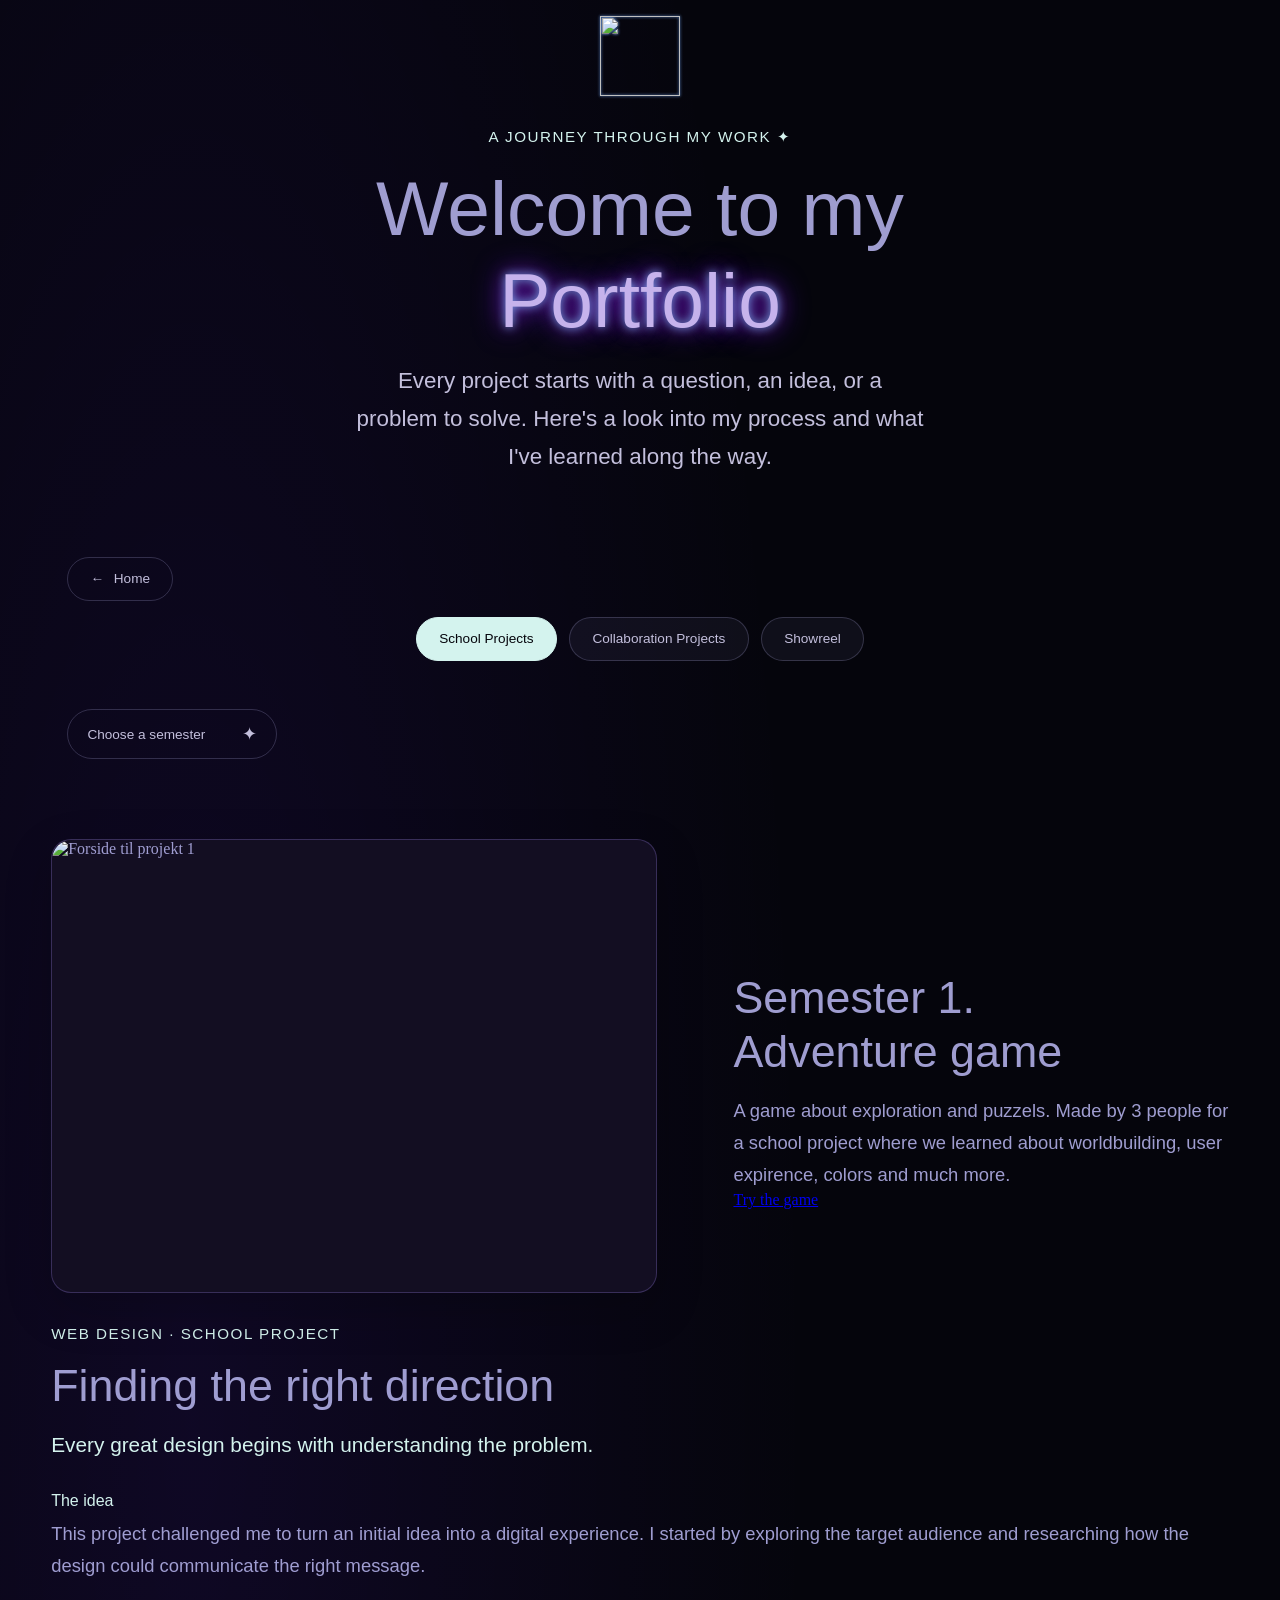
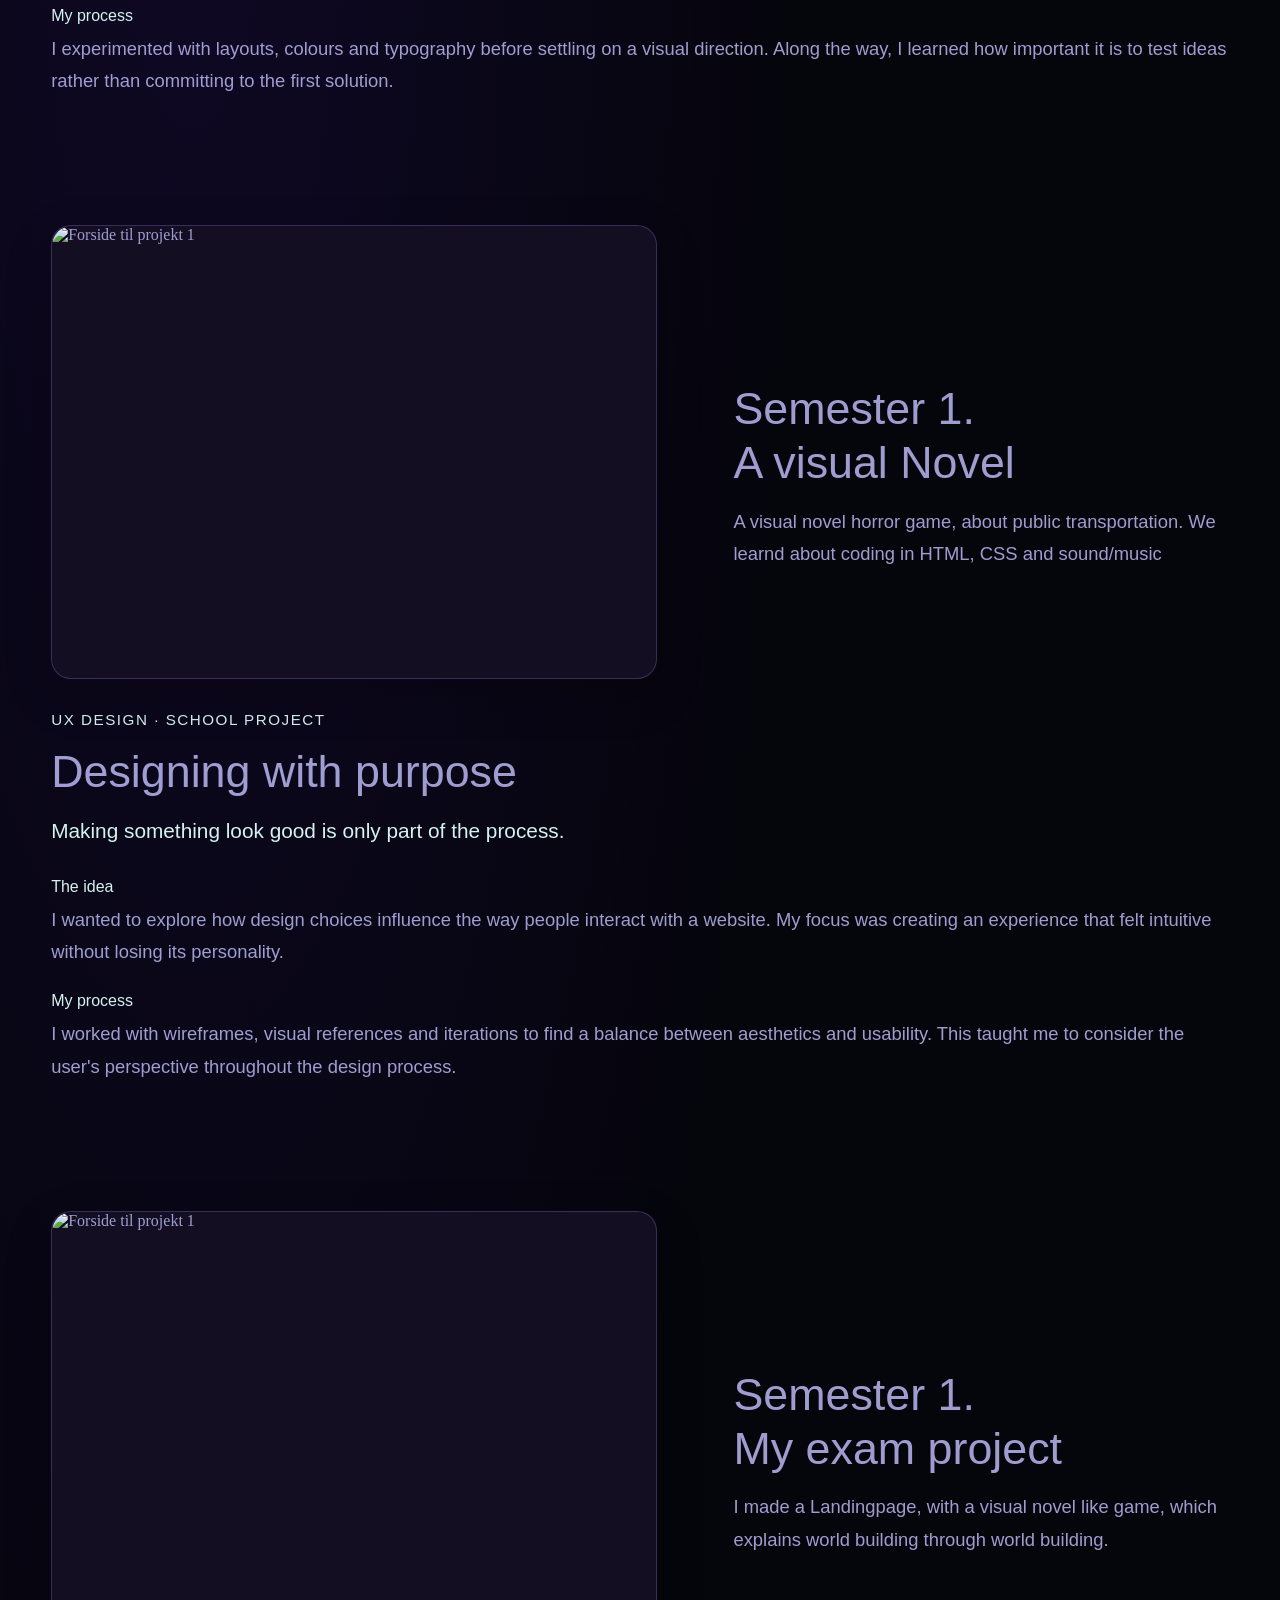
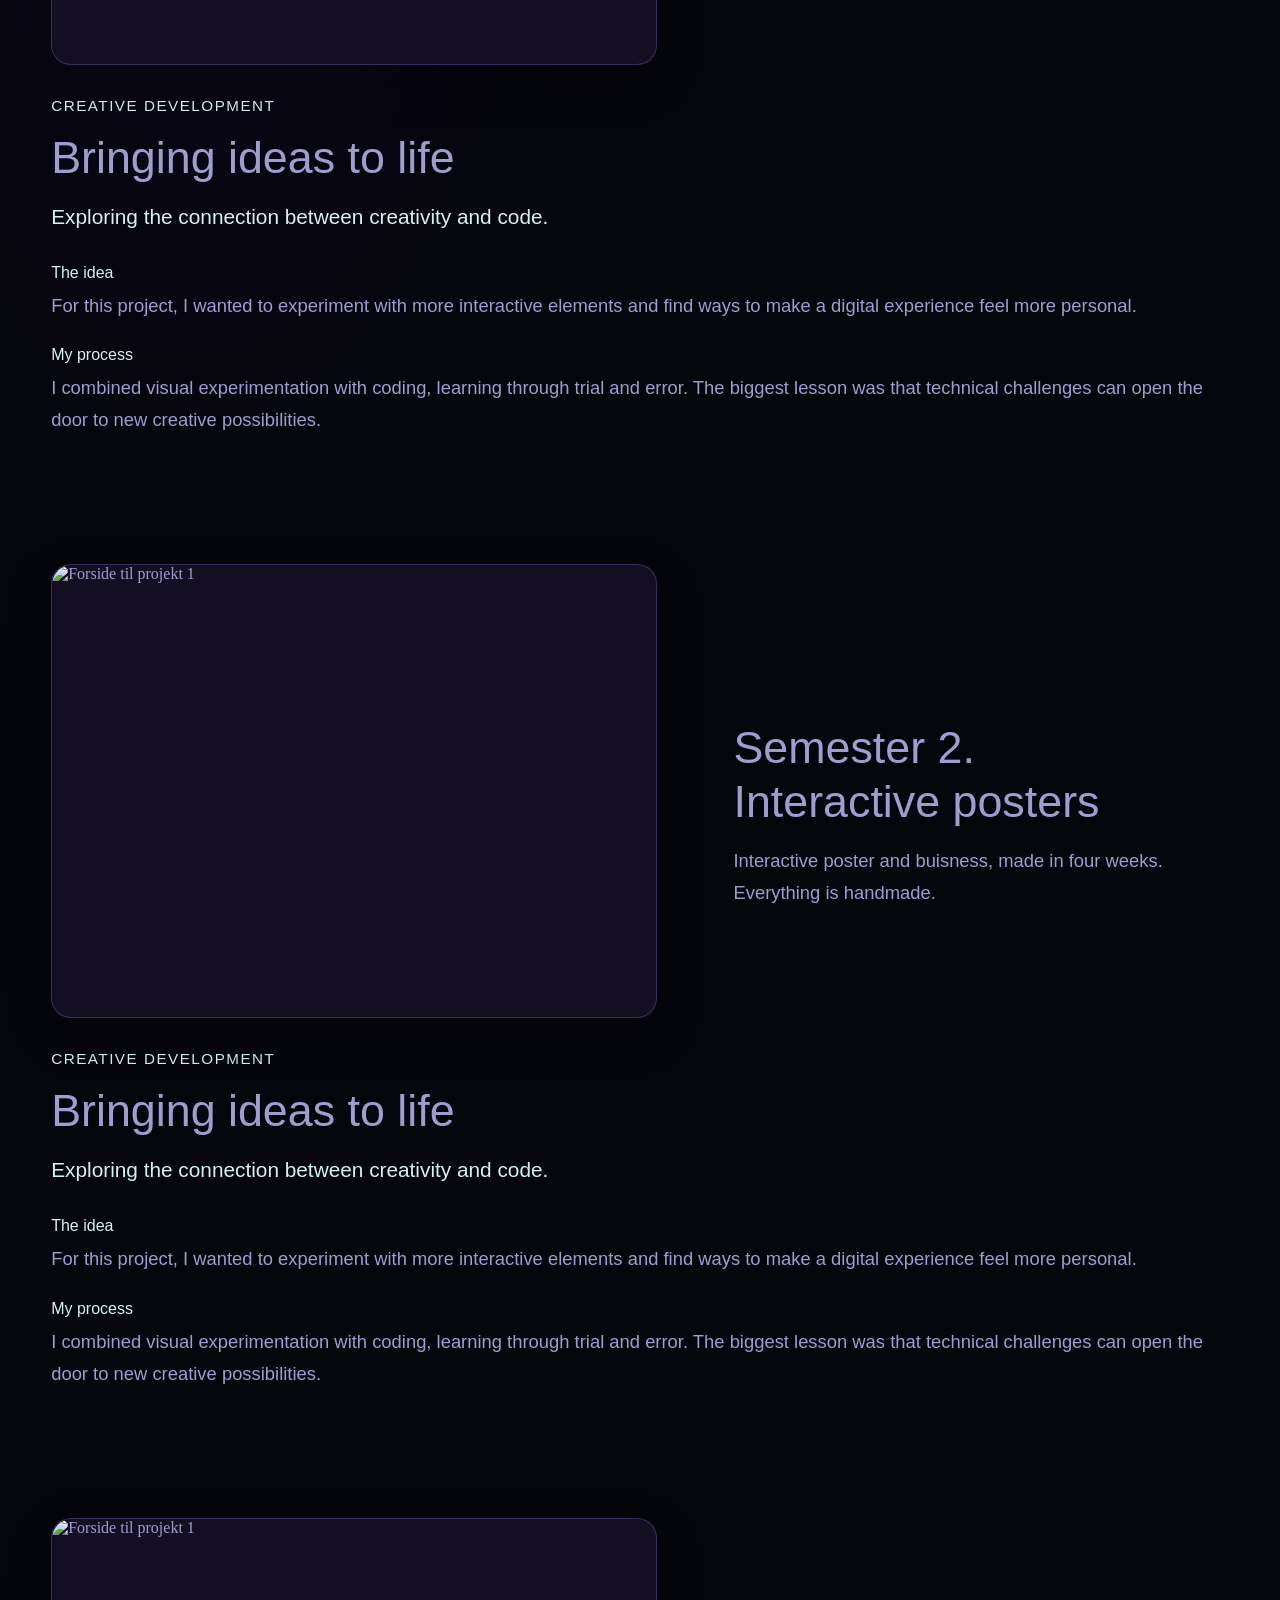
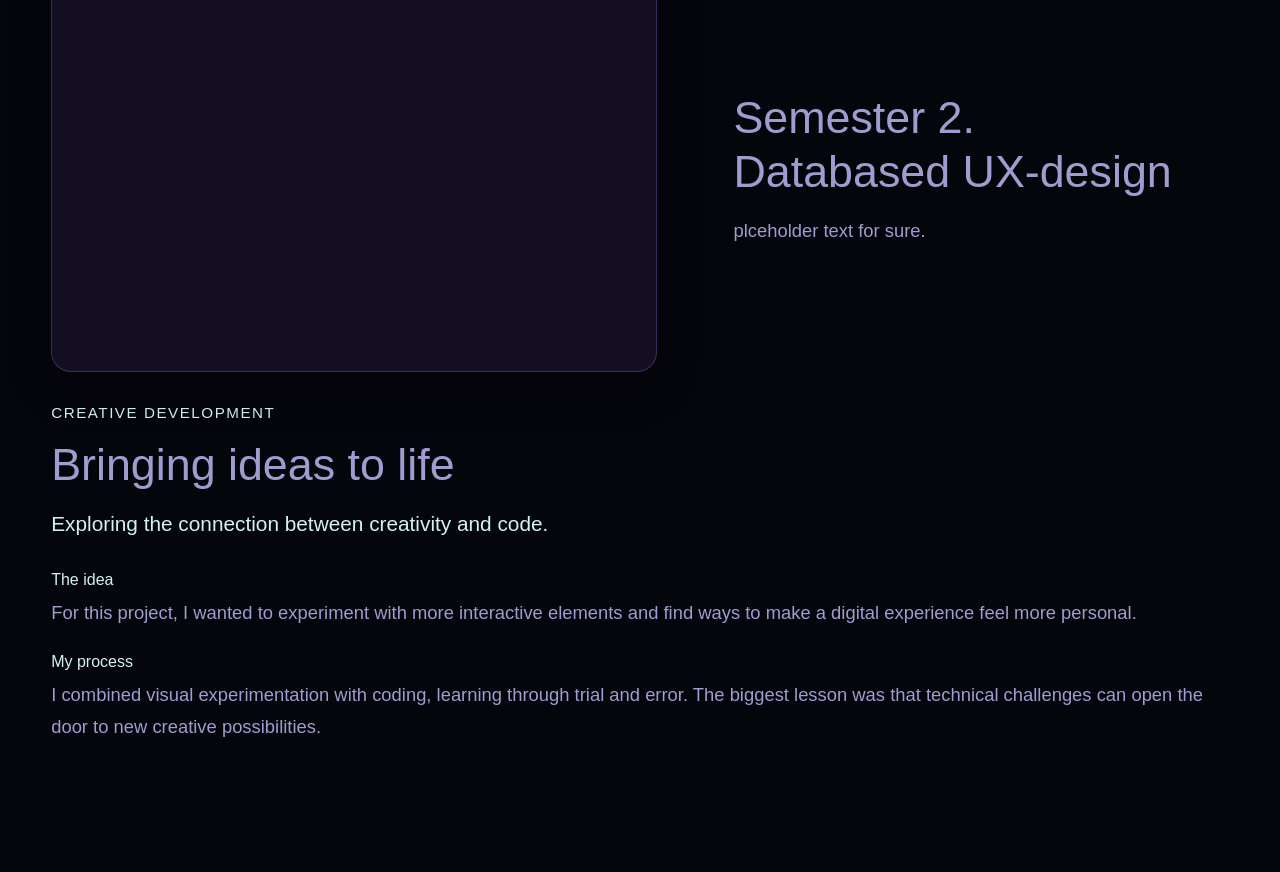
==== portfolio.html @ 7ccc8319 "Initial commit with experiments (gamedev) and the main homepage stuff" ====
<!DOCTYPE html>
<html lang="en">
<head>
    <meta charset="UTF-8">
    <meta name="viewport" content="width=device-width, initial-scale=1.0">
    <title>Moijs.art</title>

    <link rel="icon" type="image/svg" href="assets/moijs.art%20logo%202.svg">
    <link rel="stylesheet" href="styleportfolio.css">
</head>
<body>

<section class="nav">
    <button
            class="planet-button planet1"
            id="menuToggle"
            aria-label="Åbn menu"
            aria-expanded="false"
            aria-controls="navMenu"
    >
        <img src="assets/moijs.art%20logo%202.svg" alt="">
    </button>

    <nav class="nav-menu" id="navMenu" aria-hidden="true">
        <a href="index.html" class="nav-item item-1">
            <span>Home</span>
        </a>

        <a href="portfolio.html" class="nav-item item-2">
            <span>Portfolio</span>
        </a>

        <a href="#about" class="nav-item item-3">
            <span>About</span>
        </a>

        <a href="gamedev.html" class="nav-item item-4">
            <span>Art & Illustations</span>
        </a>

        <a href="#contact" class="nav-item item-5">
            <span>Contact</span>
        </a>
    </nav>
</section>

<section class="projects-section" id="school-projects">

    <header class="projects-header">
        <span class="projects-eyebrow">A JOURNEY THROUGH MY WORK ✦</span>


        <h2 class="projects-title">
            Welcome to my
            <span class="stardust-title">
        <span class="stardust" aria-hidden="true">
            <i></i><i></i><i></i><i></i>
            <i></i><i></i><i></i><i></i>
            <i></i><i></i><i></i><i></i>
        </span>
        <span class="stardust-text">Portfolio</span>
    </span>
        </h2>


        <p>
            Every project starts with a question, an idea,
            or a problem to solve. Here's a look into my
            process and what I've learned along the way.
        </p>
    </header>

    <a href="index.html" class="project-home">
        <span aria-hidden="true">←</span>
        Home
    </a>


    <div class="project-switcher"
         role="group"
         aria-label="Choose project category">

        <button class="project-switch active"
                type="button"
                data-category="school"
                aria-pressed="true">
            School Projects
        </button>


        <button class="project-switch"
                type="button"
                data-category="collaboration"
                aria-pressed="false">
            Collaboration Projects
        </button>

        <button class="project-switch"
                type="button"
                data-category="showreel"
                aria-pressed="false">
            Showreel
        </button>

    </div>

    <div class="projects-list">

        <div class="project-group active"
             data-project-group="school">



            <div class="semester-filter" id="semesterDropdown">

                <button
                        class="semester-toggle"
                        id="semesterToggle"
                        type="button"
                        aria-expanded="false"
                        aria-haspopup="listbox"
                        aria-controls="semesterOptions">

                    <span id="semesterSelected">Choose a semester</span>
                    <span class="semester-arrow" aria-hidden="true">✦</span>
                </button>

                <div
                        class="semester-options"
                        id="semesterOptions"
                        role="listbox"
                        aria-label="Choose a semester"
                        hidden>

                    <button type="button" role="option"
                            data-value="all" aria-selected="true">
                        All semesters
                    </button>

                    <button type="button" role="option"
                            data-value="1" aria-selected="false">
                        <span class="semester-number">-</span>
                        1st semester
                    </button>

                    <button type="button" role="option"
                            data-value="2" aria-selected="false">
                        <span class="semester-number">-</span>
                        2nd semester
                    </button>

                    <button type="button" role="option"
                            data-value="3" aria-selected="false">
                        <span class="semester-number">-</span>
                        3rd semester
                    </button>

                    <button type="button" role="option"
                            data-value="4" aria-selected="false">
                        <span class="semester-number">-</span>
                        4th semester
                    </button>

                </div>
            </div>



            <div class="projects-list">

                <!-- PROJECT 01 -->

                <div class="semester-project" data-semester="1">
                    <!-- Projekt 1 -->
                    <article class="project reveal">

                        <div class="project-image">
                            <img src="assets/projects/project-01.jpg"
                                 alt="Forside til projekt 1">
                        </div>

                        <div class="project-content">
                            <h3>Semester 1. <br> Adventure game</h3>
                            <p>A game about exploration and puzzels. Made by 3 people for a school project where
                                we learned about worldbuilding, user expirence, colors and much more.</p>

                            <a href="#" alt="Adventuregame. Semeter 1"> Try the game</a>
                        </div>

                        <!-- Flere billeder, der hører til projekt 1 -->
                        <div class="project-gallery" hidden>
                            <img src="assets/projects/project-01-detail.jpg"
                                 alt="Detalje fra projekt 1">
                            <img src="assets/projects/project-01-process.jpg"
                                 alt="Proces fra projekt 2">
                        </div>

                    </article>
                    <article>
                        <div class="project-content">

                <span class="project-category">
                    WEB DESIGN · SCHOOL PROJECT
                </span>

                            <h3>Finding the right direction</h3>

                            <p class="project-intro">
                                Every great design begins with understanding
                                the problem.
                            </p>

                            <h4>The idea</h4>

                            <p>
                                This project challenged me to turn an initial
                                idea into a digital experience. I started by
                                exploring the target audience and researching
                                how the design could communicate the right message.
                            </p>

                            <h4>My process</h4>

                            <p>
                                I experimented with layouts, colours and typography
                                before settling on a visual direction. Along the
                                way, I learned how important it is to test ideas
                                rather than committing to the first solution.
                            </p>


                        </div>

                    </article>
                </div>

                <!-- PROJECT 02 -->

                <div class="semester-project" data-semester="1">
                    <!-- Projekt 1 -->
                    <article class="project reveal">

                        <div class="project-image">
                            <img src="assets/projects/project-01.jpg"
                                 alt="Forside til projekt 1">
                        </div>

                        <div class="project-content">
                            <h3>Semester 1. <br> A visual Novel</h3>
                            <p>A visual novel horror game, about public transportation.
                                We learnd about coding in HTML, CSS and sound/music</p>
                        </div>

                        <!-- Flere billeder, der hører til projekt 1 -->
                        <div class="project-gallery" hidden>
                            <img src="assets/projects/project-01-detail.jpg"
                                 alt="Detalje fra projekt 1">
                            <img src="assets/projects/project-01-process.jpg"
                                 alt="Proces fra projekt 2">
                        </div>

                    </article>
                    <article>
                        <div class="project-content">

                <span class="project-category">
                    UX DESIGN · SCHOOL PROJECT
                </span>

                            <h3>Designing with purpose</h3>

                            <p class="project-intro">
                                Making something look good is only part
                                of the process.
                            </p>

                            <h4>The idea</h4>

                            <p>
                                I wanted to explore how design choices influence
                                the way people interact with a website. My focus
                                was creating an experience that felt intuitive
                                without losing its personality.
                            </p>

                            <h4>My process</h4>

                            <p>
                                I worked with wireframes, visual references and
                                iterations to find a balance between aesthetics
                                and usability. This taught me to consider the
                                user's perspective throughout the design process.
                            </p>


                        </div>

                    </article>
                </div>

                <div class="semester-project" data-semester="1">

                    <!-- PROJECT 03 -->
                    <article class="project reveal">

                        <div class="project-image">
                            <img src="assets/projects/project-01.jpg"
                                 alt="Forside til projekt 1">
                        </div>

                        <div class="project-content">
                            <h3>Semester 1. <br> My exam project</h3>
                            <p>I made a Landingpage, with a visual novel like game, which explains world building through world building.</p>
                        </div>

                        <!-- Flere billeder, der hører til projekt -->
                        <div class="project-gallery" hidden>
                            <img src="assets/projects/project-01-detail.jpg"
                                 alt="Detalje fra projekt 1">
                            <img src="assets/projects/project-01-process.jpg"
                                 alt="Proces fra projekt 2">
                        </div>

                    </article>
                    <article>
                        <div class="project-content">

                <span class="project-category">
                    CREATIVE DEVELOPMENT
                </span>

                            <h3>Bringing ideas to life</h3>

                            <p class="project-intro">
                                Exploring the connection between creativity
                                and code.
                            </p>

                            <h4>The idea</h4>

                            <p>
                                For this project, I wanted to experiment with
                                more interactive elements and find ways to make
                                a digital experience feel more personal.
                            </p>

                            <h4>My process</h4>

                            <p>
                                I combined visual experimentation with coding,
                                learning through trial and error. The biggest
                                lesson was that technical challenges can open
                                the door to new creative possibilities.
                            </p>

                        </div>
                    </article>
                </div>

                <div class="semester-project" data-semester="2">
                    <!-- PROJECT 04 sem2-->
                    <article class="project reveal">

                        <div class="project-image">
                            <img src="assets/projects/project-01.jpg"
                                 alt="Forside til projekt 1">
                        </div>

                        <div class="project-content">
                            <h3>Semester 2. <br> Interactive posters</h3>
                            <p>Interactive poster and buisness, made in four weeks. Everything is handmade.</p>
                        </div>

                        <!-- Flere billeder, der hører til projekt 1 -->
                        <div class="project-gallery" hidden>
                            <img src="assets/projects/project-01-detail.jpg"
                                 alt="Detalje fra projekt 1">
                            <img src="assets/projects/project-01-process.jpg"
                                 alt="Proces fra projekt 2">
                        </div>

                    </article>
                    <article>
                        <div class="project-content">

                <span class="project-category">
                    CREATIVE DEVELOPMENT
                </span>

                            <h3>Bringing ideas to life</h3>

                            <p class="project-intro">
                                Exploring the connection between creativity
                                and code.
                            </p>

                            <h4>The idea</h4>

                            <p>
                                For this project, I wanted to experiment with
                                more interactive elements and find ways to make
                                a digital experience feel more personal.
                            </p>

                            <h4>My process</h4>

                            <p>
                                I combined visual experimentation with coding,
                                learning through trial and error. The biggest
                                lesson was that technical challenges can open
                                the door to new creative possibilities.
                            </p>

                        </div>
                    </article>
                </div>

                <div class="semester-project" data-semester="2">
                    <!-- PROJECT 05 -->
                    <article class="project reveal">

                        <div class="project-image">
                            <img src="assets/projects/project-01.jpg"
                                 alt="Forside til projekt 1">
                        </div>

                        <div class="project-content">
                            <h3>Semester 2. <br> Databased UX-design</h3>
                            <p>plceholder text for sure.</p>
                        </div>

                        <!-- Flere billeder, der hører til projekt 1 -->
                        <div class="project-gallery" hidden>
                            <img src="assets/projects/project-01-detail.jpg"
                                 alt="Detalje fra projekt 1">
                            <img src="assets/projects/project-01-process.jpg"
                                 alt="Proces fra projekt 2">
                        </div>

                    </article>
                    <article>
                        <div class="project-content">

                <span class="project-category">
                    CREATIVE DEVELOPMENT
                </span>

                            <h3>Bringing ideas to life</h3>

                            <p class="project-intro">
                                Exploring the connection between creativity
                                and code.
                            </p>

                            <h4>The idea</h4>

                            <p>
                                For this project, I wanted to experiment with
                                more interactive elements and find ways to make
                                a digital experience feel more personal.
                            </p>

                            <h4>My process</h4>

                            <p>
                                I combined visual experimentation with coding,
                                learning through trial and error. The biggest
                                lesson was that technical challenges can open
                                the door to new creative possibilities.
                            </p>

                        </div>
                    </article>
                </div>
            </div>
        </div>
    </div>
    <div class="project-group"
         data-project-group="collaboration"
         hidden>

        <!-- Projekt 6 col-->
        <article class="project reveal">

            <div class="project-image">
                <img src="assets/projects/project-01.jpg"
                     alt="Forside til projekt 1">
            </div>

            <div class="project-content">
                <h3>Finding the right direction placeholder</h3>
                <p>Beskrivelse af projektet.</p>
            </div>

            <!-- Flere billeder, der hører til projekt 1 -->
            <div class="project-gallery" hidden>
                <img src="assets/projects/project-01-detail.jpg"
                     alt="Detalje fra projekt 1">
                <img src="assets/projects/project-01-process.jpg"
                     alt="Proces fra projekt 2">
            </div>

        </article>
        <article>
            <div class="project-content">

                <span class="project-category">
                    CREATIVE DEVELOPMENT
                </span>

                <h3>Bringing ideas to life</h3>

                <p class="project-intro">
                    Exploring the connection between creativity
                    and code.
                </p>

                <h4>The idea</h4>

                <p>
                    For this project, I wanted to experiment with
                    more interactive elements and find ways to make
                    a digital experience feel more personal.
                </p>

                <h4>My process</h4>

                <p>
                    I combined visual experimentation with coding,
                    learning through trial and error. The biggest
                    lesson was that technical challenges can open
                    the door to new creative possibilities.
                </p>

            </div>
        </article>

        <!-- Projekt 1 -->
        <article class="project reveal">

            <div class="project-image">
                <img src="assets/projects/project-01.jpg"
                     alt="Forside til projekt 1">
            </div>

            <div class="project-content">
                <h3>Finding the right direction placeholder</h3>
                <p>Beskrivelse af projektet.</p>
            </div>

            <!-- Flere billeder, der hører til projekt 1 -->
            <div class="project-gallery" hidden>
                <img src="assets/projects/project-01-detail.jpg"
                     alt="Detalje fra projekt 1">
                <img src="assets/projects/project-01-process.jpg"
                     alt="Proces fra projekt 2">
            </div>

        </article>
        <article>
            <div class="project-content">

                <span class="project-category">
                    CREATIVE DEVELOPMENT
                </span>

                <h3>Bringing ideas to life</h3>

                <p class="project-intro">
                    Exploring the connection between creativity
                    and code.
                </p>

                <h4>The idea</h4>

                <p>
                    For this project, I wanted to experiment with
                    more interactive elements and find ways to make
                    a digital experience feel more personal.
                </p>

                <h4>My process</h4>

                <p>
                    I combined visual experimentation with coding,
                    learning through trial and error. The biggest
                    lesson was that technical challenges can open
                    the door to new creative possibilities.
                </p>

            </div>
        </article>
    </div>

    <!--  showreel-->

    <div class="project-group"
         data-project-group="showreel"
         hidden>

        <article class="project reveal">

            <div class="project-image showreel-video">
                <video controls playsinline preload="metadata">
                    <source src="assets/showreel.mp4" type="video/mp4">
                    Your browser does not support video playback.
                </video>
            </div>

            <div class="project-content">

            <span class="project-category">
                SHOWREEL · SELECTED WORKS
            </span>

                <h3>My Creative Journey</h3>

                <p class="project-intro">
                    A glimpse into my creative universe.
                </p>

                <h4>About the showreel</h4>

                <p>
                    A collection of my favourite creative moments,
                    bringing together visual design, illustration
                    and interactive experiences.
                </p>

                <h4>My process</h4>

                <p>
                    Explore how I combine creativity, storytelling
                    and technology to bring ideas to life.
                </p>

            </div>

        </article>

    </div>


</section>




<!-- PROJECT IMAGE LIGHTBOX -->

<div class="lightbox" id="projectLightbox"
     aria-hidden="true">

    <button class="lightbox-close"
            type="button"
            aria-label="Close image viewer">
        &times;
    </button>

    <button class="lightbox-arrow lightbox-prev"
            type="button"
            aria-label="Previous image">
        &#8592;
    </button>

    <figure class="lightbox-content">
        <img src="" alt="" id="lightboxImage">
        <figcaption id="lightboxCaption"></figcaption>
    </figure>

    <button class="lightbox-arrow lightbox-next"
            type="button"
            aria-label="Next image">
        &#8594;
    </button>

    <span class="lightbox-counter" id="lightboxCounter"></span>

</div>


<script src="scriptportfolio.js"></script>
</body>
</html>
---- styleportfolio.css ----
:root{
    --fun_green:#95dbc1;
    --light_bluegren:#d4f3ee;
    --light_purple: rgba(166, 163, 216, 0.96);
    --dark_purple: #180d2e;
    --deep_dark: rgba(5, 5, 12, 0.88);
}
* {
    margin: 0;
    padding: 0;
    box-sizing: border-box;
}


.nav,
.projects-section,
.lightbox {
    position: relative;
    z-index: 1;
}

/* Navigationen skal stadig ligge øverst */

.nav {
    position: fixed;
    z-index: 1000;
}

/* Gør projektsektionens baggrund gennemsigtig,
   så stjernerne kan ses igennem */

.projects-section {
    background:
            radial-gradient(
                    ellipse at 15% 25%,
                    rgba(103, 36, 255, 0.10),
                    transparent 40%
            ),
            transparent;
}


.planet-button {
    position: absolute;
    width: 30%;
    aspect-ratio: 1 / 1;

    display: flex;
    flex-direction: column;
    justify-content: center;
    align-items: center;
    gap: 0.25rem;

    padding: 0.5rem;
    border: none;
    background: transparent;
    cursor: pointer;

    text-align: center;
    color: var(--light_bluegren);
    -webkit-text-stroke: 1px #180d2e;

    pointer-events: auto;

    filter: drop-shadow(0 0 0.1rem rgb(119, 173, 255));

    transition: scale 0.25s ease;
}

.planet-button img {
    position: absolute;

    width: 100%;
    height: 100%;
    object-fit: contain;

    z-index: 1;
    pointer-events: none;
}
.planet-button img {
    transition:
            filter 0.3s ease,
            transform 0.3s ease;
}

.planet-button:hover img {
    filter:
            drop-shadow(0 0 0.4rem rgba(255, 255, 255, 0.7))
            drop-shadow(0 0 0.8rem rgba(167, 139, 250, 0.7));
}

/* Vis teksten, når planeten hoveres */
.planet-button:hover span {
    display: block;
}

/* Navigationen bliver fast under scroll */
.nav {
    position: fixed;
    top: 1rem;
    left: 50%;
    transform: translateX(-50%);
    width: 5rem;
    height: 5rem;
    z-index: 1000;
}

/* Logo */
.nav .planet1 {
    position: relative;
    top: auto;
    left: auto;
    transform: none;

    width: 5rem;
    height: 5rem;
    z-index: 10;
    pointer-events: auto;
}

/* Halvcirklen under logoet */
.nav-menu {
    --radius: 145px;

    position: absolute;
    top: -0.5rem;
    left: 50%;

    width: calc(var(--radius) * 2);
    height: var(--radius);

    transform: translateX(-50%) scale(0.8);
    transform-origin: top center;

    opacity: 0;
    visibility: hidden;
    pointer-events: none;

    transition:
            opacity 0.3s ease,
            transform 0.3s ease,
            visibility 0.3s ease;
}

/* Åben menu */
.nav-menu.open {
    opacity: 1;
    visibility: visible;
    pointer-events: auto;
    transform: translateX(-50%) scale(1);
}

/* Menupunkter */
.nav-item {
    position: absolute;

    display: flex;
    justify-content: center;
    align-items: center;

    width: 4.5rem;
    height: 4.5rem;

    color: var(--light_bluegren);
    font-family: Tahoma, sans-serif;
    font-size: 0.8rem;
    text-decoration: none;
    text-align: center;

    background: #8c89b7;
    border: 1px solid var(--light_purple);
    border-radius: 50%;

    box-shadow: 0 0 0.8rem var(--dark_purple);

    transition:
            background 0.25s ease,
            box-shadow 0.25s ease,
            color 0.25s ease,
            scale 0.25s ease;
}

.nav-item:hover {
    color: var(--light_bluegren);
    background: var(--deep_dark);
    box-shadow: 0 0 1.2rem var(--light_bluegren);
}

/* cirklernes(nav) position langs halvcirkel */
.item-1 {
    left: 0;
    top: 10%;
}

.item-2 {
    left: 13%;
    top: 5rem;
}

.item-3 {
    left: 50%;
    top: 6.5rem;
    transform: translateX(-50%);
}

.item-4 {
    right: 13%;
    top: 5rem;
}

.item-5 {
    right: 0;
    top: 10%;
}





.projects-section {
    position: relative;
    padding: clamp(5rem, 10vw, 9rem) 4vw;
    overflow: clip;

    color: var(--light_purple);

    background:
            radial-gradient(
                    ellipse at 15% 25%,
                    rgba(103, 36, 255, 0.10),
                    transparent 40%
            ),
            #05050c;
}

.projects-header {
    max-width: 700px;
    margin: 0 auto clamp(2rem, 8vw, 4rem);
    text-align: center;
}

.projects-eyebrow,
.project-category {
    color: var(--light_bluegren);
    font-family: Gaegu, sans-serif;
    font-size: 0.95rem;
    letter-spacing: 0.1em;
}

.projects-header h2 {
    margin: 1rem 0;

    font-family: Tahoma, sans-serif;
    font-size: clamp(2.5rem, 6vw, 5rem);
    font-weight: 400;
    line-height: 1.1;
}


/*Dust og glitter*/

.projects-header h2.projects-title {
    font-family: Tahoma, sans-serif;
    font-size: clamp(2.5rem, 6vw, 5rem);
    font-weight: 400;
    line-height: 1.2;
}

.stardust-title {
    position: relative;
    display: inline-block;
    isolation: isolate;
    white-space: nowrap;
}

.stardust-text {
    position: relative;
    z-index: 2;
    display: inline-block;
    color: #c6b3ec;

    text-shadow:
            0 0 10px #7ca8f1,
            0 0 20px rgba(193, 6, 193, 0.4),
            0 0 30px #6724ff;
}

/* Partiklerne - the glitter bby*/
.stardust {
    position: absolute;
    z-index: 3;
    inset: -25% -10%;
    overflow: visible;
    pointer-events: none;
}

.stardust i {
    position: absolute;
    display: block;

    width: 3px;
    height: 3px;
    border-radius: 50%;

    background: #d4f3ee;

    box-shadow:
            0 0 5px #d4f3ee,
            0 0 10px #7ca8f1,
            0 0 15px #6724ff;

    opacity: 0;

    animation: dust-float 4s ease-in-out infinite;
}

/* Forskellige positioner og tidspunkter */
.stardust i:nth-child(1) {
    left: 5%;
    top: 30%;
    animation-delay: 0s;
}

.stardust i:nth-child(2) {
    left: 15%;
    top: 75%;
    animation-delay: 1.3s;
}

.stardust i:nth-child(3) {
    left: 25%;
    top: 10%;
    animation-delay: 2.1s;
}

.stardust i:nth-child(4) {
    left: 35%;
    top: 90%;
    animation-delay: 0.7s;
}

.stardust i:nth-child(5) {
    left: 45%;
    top: 20%;
    animation-delay: 2.8s;
}

.stardust i:nth-child(6) {
    left: 55%;
    top: 80%;
    animation-delay: 1.8s;
}

.stardust i:nth-child(7) {
    left: 65%;
    top: 5%;
    animation-delay: 0.4s;
}

.stardust i:nth-child(8) {
    left: 75%;
    top: 65%;
    animation-delay: 2.5s;
}

.stardust i:nth-child(9) {
    left: 90%;
    top: 25%;
    animation-delay: 1s;
}

.stardust i:nth-child(10) {
    left: 98%;
    top: 85%;
    animation-delay: 3.1s;
}

.stardust i:nth-child(11) {
    left: 12%;
    top: 45%;
    animation-delay: 3.4s;
    background: #c6b3ec;
}

.stardust i:nth-child(12) {
    left: 82%;
    top: 45%;
    animation-delay: 1.6s;
    background: #a78bfa;
}

/* fade og blød lys, positioner*/
@keyframes dust-float {
    0%, 100% {
        opacity: 0;
        transform: translate(0, 8px) scale(0.5);
    }

    25% {
        opacity: 0.8;
        transform: translate(3px, 2px) scale(1);
    }

    55% {
        opacity: 0.4;
        transform: translate(-4px, -5px) scale(0.75);
    }

    75% {
        opacity: 0.9;
        transform: translate(2px, -8px) scale(1.1);
    }
}



.projects-header > p {
    max-width: 570px;
    margin: 0 auto;

    color: #c3bfdc;
    font-family: Gaegu, sans-serif;
    font-size: clamp(1.1rem, 2vw, 1.4rem);
    line-height: 1.7;
}

/* PROJECT LAYOUT */

.projects-list {
    display: flex;
    flex-direction: column;
    gap: clamp(5rem, 10vw, 9rem);

    max-width: 1200px;
    margin: 0 auto;
}

.project {
    display: grid;
    grid-template-columns: minmax(0, 1.1fr) minmax(0, 0.9fr);
    align-items: center;
    gap: clamp(2rem, 6vw, 5rem);
}

/* Alternate image and text */

.project:nth-child(even) .project-image {
    order: 2;
}

.project:nth-child(even) .project-content {
    order: 1;
}

/* PROJECT IMAGE */

.project-image {
    position: relative;
    min-width: 0;
    aspect-ratio: 4 / 3;

    background: #130e22;
    border: 1px solid rgba(167, 139, 250, 0.25);
    border-radius: 1.25rem;

    box-shadow: 0 1rem 3rem rgba(0, 0, 0, 0.2);
}

.project-image img {
    display: block;
    width: 100%;
    height: 100%;

    object-fit: cover;
    border-radius: inherit;

    transition: transform 0.6s ease;
}

.project-image {
    overflow: hidden;
}

.project-image:hover img {
    transform: scale(1.035);
}

/* PROJECT TEXT */

.project-content {
    margin-top: 2rem;
}

.project-content h3 {
    margin: 1rem 0;

    color: var(--light_purple);
    font-family: Tahoma, sans-serif;
    font-size: clamp(1.8rem, 3.5vw, 3rem);
    font-weight: 400;
    line-height: 1.2;
}

.project-intro {
    margin-bottom: 2rem;

    color: var(--light_bluegren);
    font-family: Tahoma, sans-serif;
    font-size: 1.3rem;
    line-height: 1.5;
}

.project-content h4 {
    margin: 1.5rem 0 0.5rem;

    color: var(--light_bluegren);
    font-family: Tahoma, sans-serif;
    font-size: 1rem;
    font-weight: 400;
}

.project-content p:not(.project-intro) {
    color: var(--light_purple);
    font-family: Tahoma, sans-serif;
    font-size: 1.15rem;
    line-height: 1.75;
}

/* scroll effekt */

.reveal {
    opacity: 0;
    transform: translateY(55px) scale(0.98);

    transition:
            opacity 0.8s ease,
            transform 0.8s cubic-bezier(0.16, 1, 0.3, 1);

    transition-delay: var(--reveal-delay, 0ms);
}

.reveal.is-visible {
    opacity: 1;
    transform: translateY(0) scale(1);
}

.project-image img {
    cursor: zoom-in;
}

.lightbox {
    position: fixed;
    inset: 0;
    z-index: 9999;

    display: flex;
    justify-content: center;
    align-items: center;
    gap: clamp(0.5rem, 3vw, 2rem);

    padding: 4rem 1rem 3rem;

    background: rgba(5, 5, 12, 0.96);
    backdrop-filter: blur(15px);

    opacity: 0;
    visibility: hidden;
    pointer-events: none;

    transition:
            opacity 0.3s ease,
            visibility 0.3s ease;
}

.lightbox.is-open {
    opacity: 1;
    visibility: visible;
    pointer-events: auto;
}

.lightbox-content {
    display: flex;
    flex-direction: column;
    align-items: center;
    gap: 1rem;

    max-width: min(75vw, 1000px);
    max-height: 80vh;
    margin: 0;
}

.lightbox-content img {
    display: block;

    max-width: 100%;
    max-height: 70vh;

    object-fit: contain;

    border: 1px solid rgba(167, 139, 250, 0.3);
    border-radius: 0.8rem;

    box-shadow: 0 0 3rem rgba(103, 36, 255, 0.2);

    animation: lightbox-zoom 0.35s ease;
}

.lightbox-content figcaption {
    color: var(--light_bluegren);
    font-family: Gaegu, sans-serif;
    font-size: 1.2rem;
    text-align: center;
}

.lightbox-close,
.lightbox-arrow {
    display: flex;
    justify-content: center;
    align-items: center;

    color: var(--light_bluegren);
    background: rgba(140, 137, 183, 0.12);

    border: 1px solid rgba(167, 139, 250, 0.35);
    border-radius: 50%;

    cursor: pointer;

    transition:
            background 0.25s ease,
            transform 0.25s ease;
}

.lightbox-close {
    position: absolute;
    top: 1.5rem;
    right: 1.5rem;

    width: 2.8rem;
    height: 2.8rem;

    font-size: 2rem;
}

.lightbox-arrow {
    flex-shrink: 0;

    width: 3rem;
    height: 3rem;

    font-size: 1.4rem;
}

.lightbox-close:hover,
.lightbox-arrow:hover {
    background: rgba(103, 36, 255, 0.35);
    transform: scale(1.08);
}

.lightbox-counter {
    position: absolute;
    bottom: 1.2rem;

    color: #c3bfdc;
    font-family: Gaegu, sans-serif;
    font-size: 1rem;
}

@keyframes lightbox-zoom {
    from {
        opacity: 0;
        transform: scale(0.96);
    }

    to {
        opacity: 1;
        transform: scale(1);
    }
}


.project-switcher {
    display: flex;
    justify-content: center;
    gap: 0.75rem;

    margin-bottom: 2rem;
}

.project-switch {
    padding: 0.85rem 1.4rem;

    color: #c3bfdc;
    font-family: Tahoma, sans-serif;
    font-size: 0.85rem;

    background: rgba(140, 137, 183, 0.08);
    border: 1px solid rgba(140, 137, 183, 0.3);
    border-radius: 999px;

    cursor: pointer;

    transition:
            color 0.3s ease,
            background-color 0.3s ease,
            border-color 0.3s ease,
            transform 0.3s ease;
}

.project-switch:hover {
    color: #d4f3ee;
    border-color: rgba(212, 243, 238, 0.65);
    transform: translateY(-2px);
}

.project-switch.active {
    color: #05050c;
    background: #d4f3ee;
    border-color: #d4f3ee;
}

.project-switch:focus-visible {
    outline: 2px solid #d4f3ee;
    outline-offset: 4px;
}

/*hjem knappen*/
.project-home {
    display: inline-flex;
    align-items: center;
    justify-content: center;
    gap: 0.6rem;
    margin: 1rem;

    padding: 0.85rem 1.4rem;

    color: #c3bfdc;
    font-family: Tahoma, sans-serif;
    font-size: 0.85rem;
    text-decoration: none;

    border: 1px solid rgba(140, 137, 183, 0.3);
    border-radius: 999px;

    transition:
            color 0.3s ease,
            background-color 0.3s ease,
            border-color 0.3s ease,
            transform 0.3s ease;
}

.project-home span {
    display: inline-block;
    transition: transform 0.3s ease;
}

.project-home:hover {
    color: #d4f3ee;
    background: rgba(103, 36, 255, 0.10);
    border-color: #b090ef;

    transform: translateY(-2px);
}

.project-home:hover span {
    transform: translateX(-4px);
}

.project-home:focus-visible {
    outline: 2px solid #d4f3ee;
    outline-offset: 4px;
}



.semester-project {
    scroll-margin-top: 2rem;
}

/* Semester dropdown */
.semester-filter {
    position: relative;
    width: 210px;
    margin: 1rem;
    font-family: Tahoma, sans-serif;
}

/* Dropdown-knap */
.semester-toggle {
    display: flex;
    align-items: center;
    justify-content: space-between;
    gap: 1rem;
    width: 100%;
    padding: 0.85rem 1.2rem;

    color: #c3bfdc;
    background: transparent;

    font-family: inherit;
    font-size: 0.85rem;
    text-align: left;

    border: 1px solid rgba(140, 137, 183, 0.3);
    border-radius: 999px;
    cursor: pointer;

    transition:
            color 0.3s ease,
            background-color 0.3s ease,
            border-color 0.3s ease,
            transform 0.3s ease;
}

.semester-toggle:hover,
.semester-filter.open .semester-toggle {
    color: #d4f3ee;
    background: rgba(103, 36, 255, 0.10);
    border-color: #b090ef;
}

.semester-toggle:focus-visible,
.semester-options button:focus-visible {
    outline: 2px solid #d4f3ee;
    outline-offset: 4px;
}

/* Dropdown-pil */
.semester-arrow {
    font-size: 1.1rem;
    transition: transform 0.3s ease;
}

.semester-filter.open .semester-arrow {
    transform: rotate(180deg) scale(2);

}

/* Selve menuen */
.semester-options {
    position: absolute;
    top: calc(100% + 8px);
    left: 0;
    z-index: 100;

    width: 100%;
    box-sizing: border-box;
    padding: 0.4rem;

    background: #191622;
    border: 1px solid rgba(140, 137, 183, 0.3);
    border-radius: 14px;

    box-shadow: 0 12px 30px rgba(0, 0, 0, 0.25);

    transform-origin: top center;
}

/* Animation ved åbning */
.semester-options:not([hidden]) {
    animation: semesterOpen 0.22s ease;
}

@keyframes semesterOpen {
    from {
        opacity: 0;
        transform: translateY(-6px) scale(0.98);
    }
    to {
        opacity: 1;
        transform: translateY(0) scale(1);
    }
}

/* De enkelte valg */
.semester-options button {
    display: flex;
    align-items: center;
    gap: 0.8rem;
    width: 100%;
    padding: 0.75rem 0.8rem;

    color: var(--light_purple);
    background: transparent;

    font-family: inherit;
    font-size: 0.8rem;
    text-align: left;

    border: none;
    border-radius: 8px;
    cursor: pointer;

    transition:
            color 0.2s ease,
            background-color 0.2s ease;
}

.semester-options button:hover,
.semester-options button[aria-selected="true"] {
    color: #d4f3ee;
    background: rgba(103, 36, 255, 0.14);
}

/* Små semester-numre */
.semester-number {
    color: #9c89c2;
    font-size: 0.7rem;
    letter-spacing: 0.05em;
}

.semester-options button:hover .semester-number,
.semester-options button[aria-selected="true"] .semester-number {
    color: #d4f3ee;
}

/* Skjulte projekter */
.semester-project[hidden],
.semester-options[hidden] {
    display: none !important;
}

@media (prefers-reduced-motion: reduce) {
    .semester-toggle,
    .semester-arrow,
    .semester-options button {
        transition: none;
    }

    .semester-options:not([hidden]) {
        animation: none;
    }
}


/*PROJECT GROUPS*/
.project-group[hidden] {
    display: none !important;
}

.project-group {
    display: flex;
    flex-direction: column;
    gap: clamp(3rem, 5vw, 7rem);
}

/* Keep your existing project layout */
.project-group .project {
    display: grid;
    grid-template-columns:
        minmax(0, 1.1fr)
        minmax(0, 0.9fr);
    align-items: center;
    gap: clamp(2rem, 6vw, 5rem);
}

.project-group .project:nth-child(even) .project-image {
    order: 2;
}

.project-group .project:nth-child(even) .project-content {
    order: 1;
}

/* Fade and slide when switching category */

.project-group.switching-out {
    opacity: 0;
    transform: translateY(12px);
}

.project-group {
    transition:
            opacity 0.25s ease,
            transform 0.25s ease;
}


/* SHOWREEL VIDEO */

.showreel-video {
    overflow: hidden;
    aspect-ratio: 16 / 9;
    background: #130e22;
    border: 1px solid rgba(167, 139, 250, 0.35);
    border-radius: 1.25rem;
    box-shadow: 0 0 25px rgba(103, 36, 255, 0.15);
}

.showreel-video video {
    display: block;
    width: 100%;
    height: 100%;
    object-fit: contain;
}


/* Showreel-video i lightbox */

.lightbox-content video {
    display: block;
    width: min(75vw, 1000px);
    max-width: 100%;
    max-height: 70vh;
    object-fit: contain;

    border: 1px solid rgba(167, 139, 250, 0.3);
    border-radius: 0.8rem;
    box-shadow: 0 0 3rem rgba(103, 36, 255, 0.2);
}

.showreel-video video {
    cursor: pointer;
}

/* Skjul pilene kun ved video */
.lightbox.video-open .lightbox-prev,
.lightbox.video-open .lightbox-next {
    display: none !important;
}
@media (max-width: 600px) {
    .showreel-video {
        width: 100%;
        border-radius: 0.8rem;
    }
}


/* RESPONSIVE */

@media (max-width: 600px) {
    .stardust i {
        width: 2px;
        height: 2px;
    }

    .projects-section{
        padding-top: 8rem;
    }

    .projects-list .project {
        display: flex !important;
        flex-direction: column !important;
        align-items: stretch;
        gap: 1.5rem;
    }

    /* Image always comes first */
    .projects-list .project .project-image,
    .projects-list .project:nth-child(even) .project-image {
        order: 1 !important;
        width: 100%;
    }

    /* Description always comes second */
    .projects-list .project .project-content,
    .projects-list .project:nth-child(even) .project-content {
        order: 2 !important;
        width: 100%;
    }

    .project-switcher {
        display: grid;
        grid-template-columns: 1fr;
        gap: 0.65rem;

        width: 100%;
        max-width: 360px;
        margin: 1.5rem auto;
        padding: 0 1rem;
    }

    .project-switch {
        width: 100%;
        padding: 0.85rem 1rem;
        font-size: 0.9rem;
        border-radius: 1rem;
        transform: none;
    }

    .project-switch:hover {
        transform: none;
    }

    .lightbox {
        gap: 0.5rem;
        padding-inline: 0.5rem;
    }

    .lightbox-content {
        max-width: calc(100vw - 5rem);
    }

    .lightbox-content img {
        max-height: 65vh;
    }

    .lightbox-arrow {
        width: 2rem;
        height: 2rem;
        font-size: 1rem;
    }

    .project-group .project {
        display: flex;
        flex-direction: column;
        align-items: stretch;
        gap: 1.5rem;
    }

    .project-group .project-image,
    .project-group .project:nth-child(even) .project-image {
        order: 1;
        width: 100%;
    }

    .project-group .project-content,
    .project-group .project:nth-child(even) .project-content {
        order: 2;
        width: 100%;
    }

}

@media (prefers-reduced-motion: reduce) {
    .reveal {
        opacity: 1;
        transform: none;
        transition: none;
    }

    .project-image img {
        transition: none;
    }

    .lightbox,
    .lightbox-close,
    .lightbox-arrow {
        transition: none;
    }
    .lightbox-content img {
        animation: none;
    }

    .project-group {
        transition: none;
    }
    .project-switch {
        transition: none;
    }
    .star-background .star {
        animation: none;
        opacity: 0.55;
    }

    .stardust i {
        animation: none;
        opacity: 0.45;
        transform: none;
    }
}

html::-webkit-scrollbar {
    width: 16px;
}

html::-webkit-scrollbar-track {
    background: #191322;
}

html::-webkit-scrollbar-thumb {
    background: #c9a0ff;
    border: 4px solid #191322;
    border-radius: 20px;
}

html::-webkit-scrollbar-thumb:hover {
    background: #ead8ff;
}
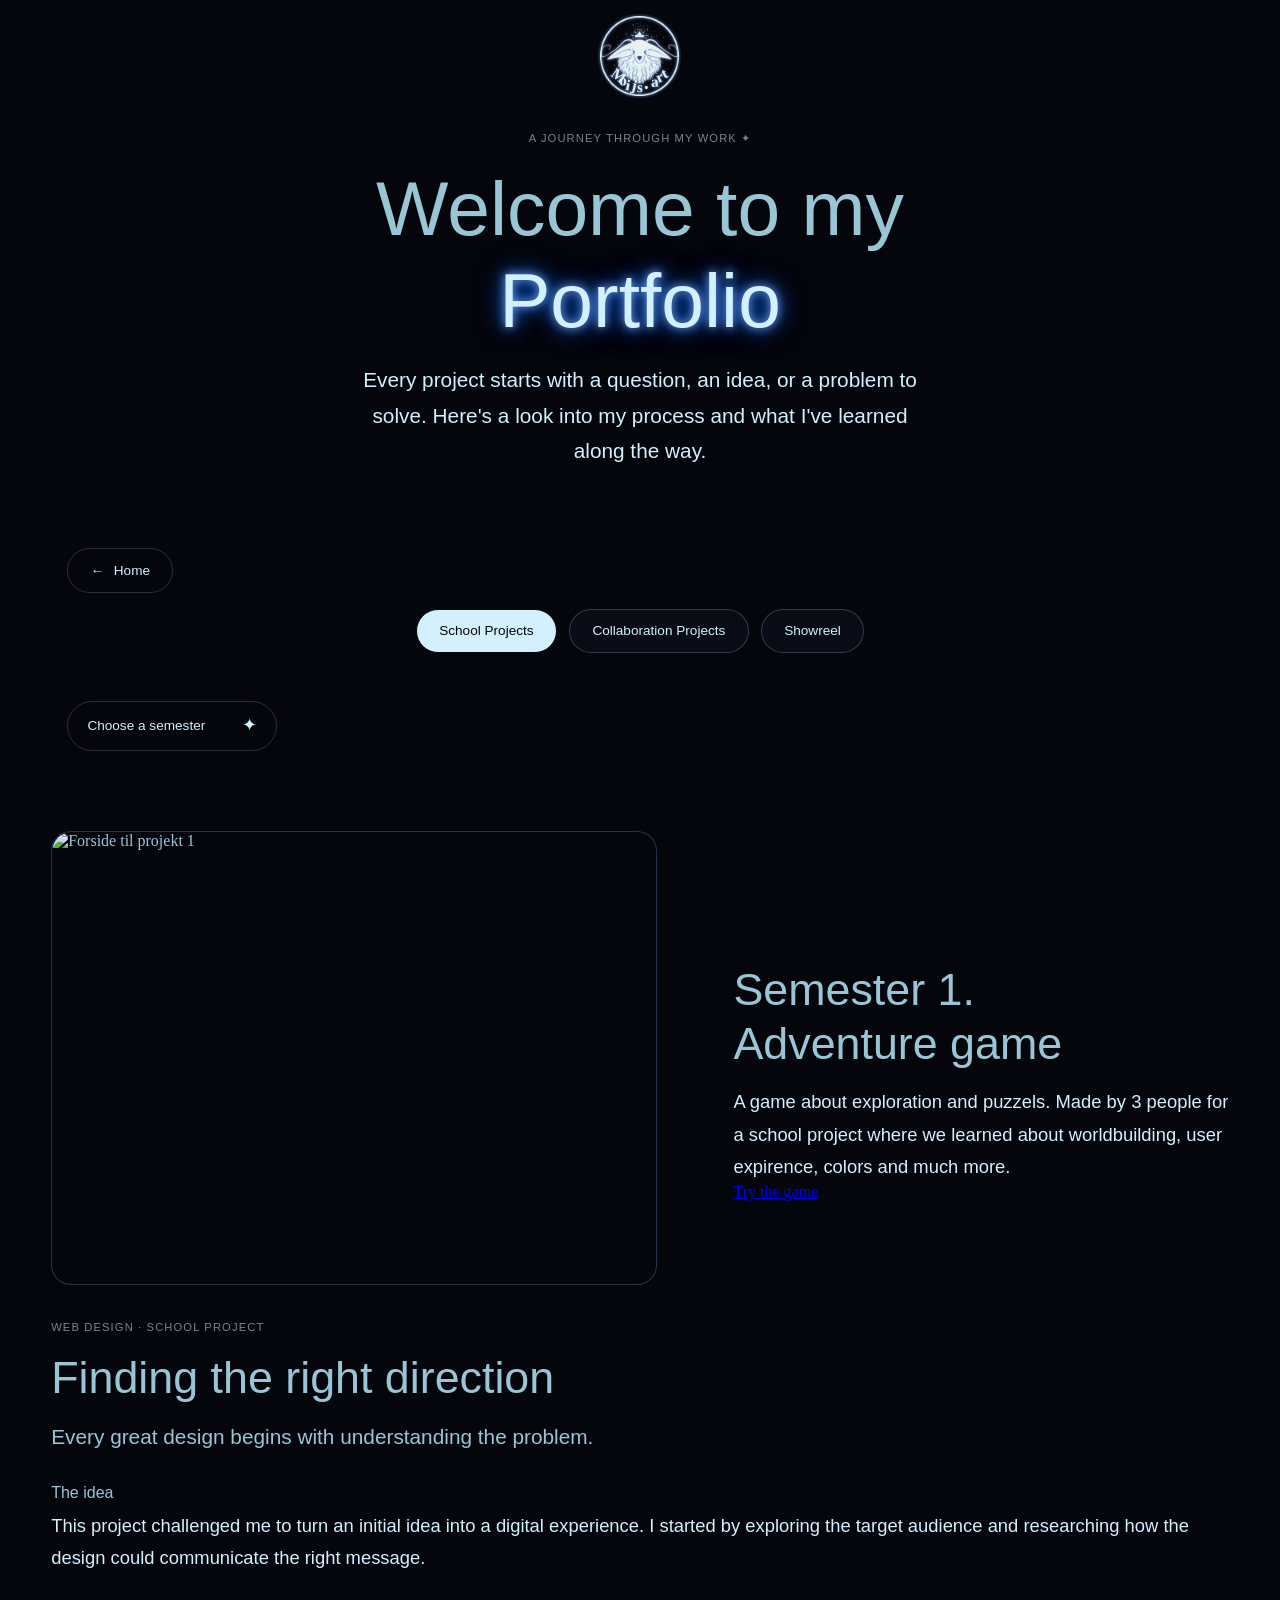
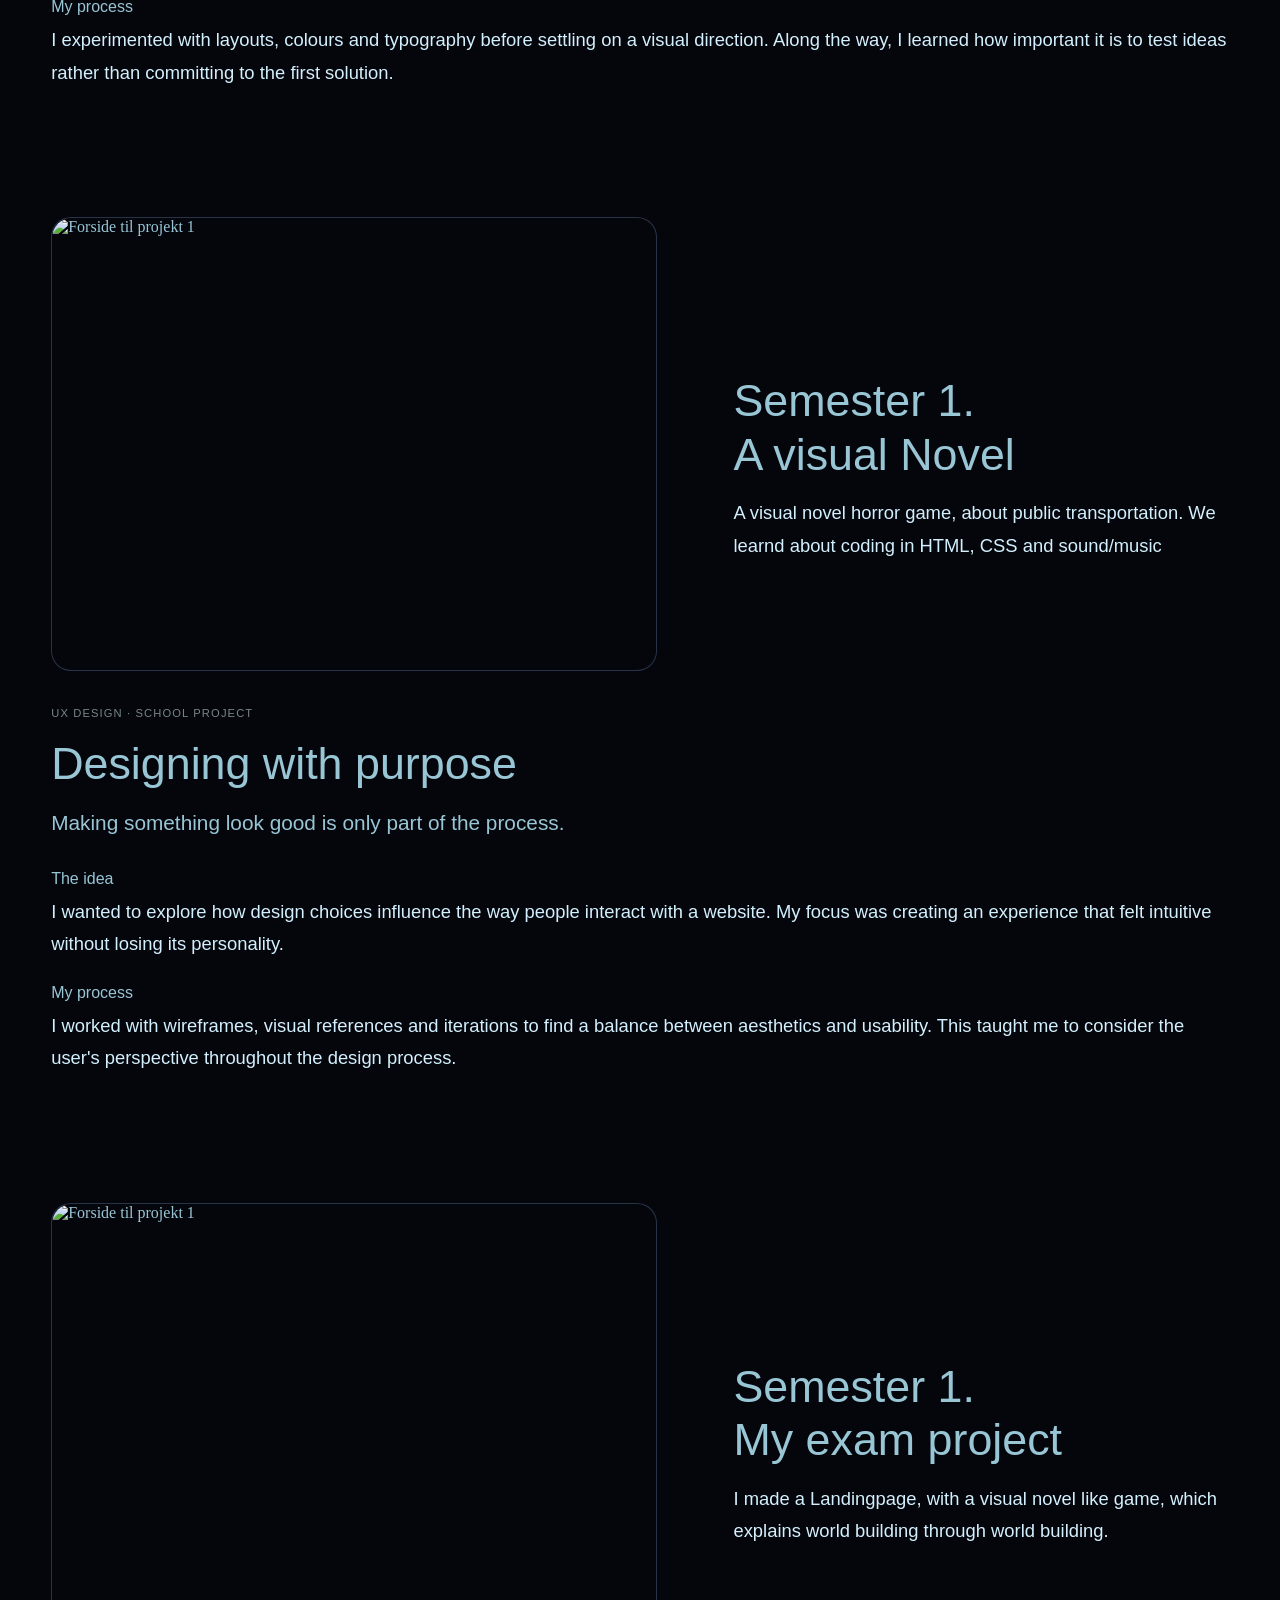
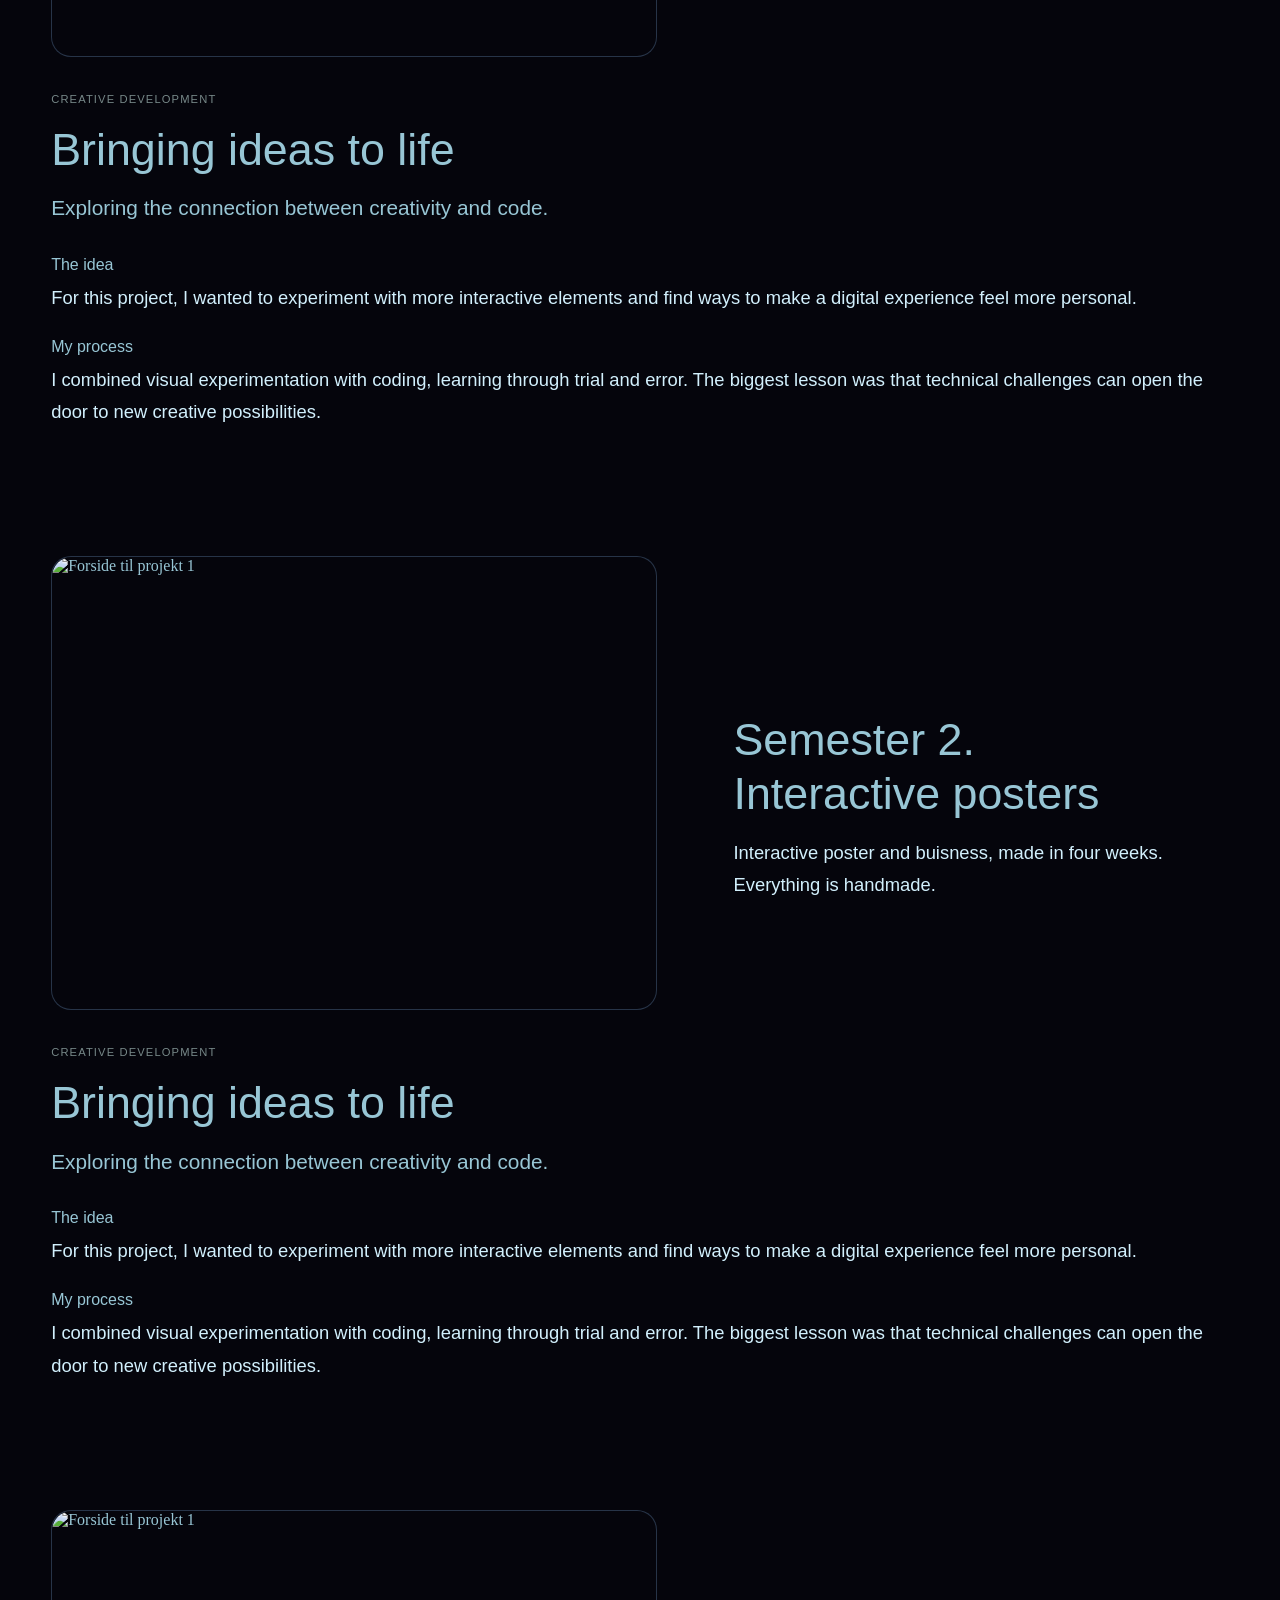
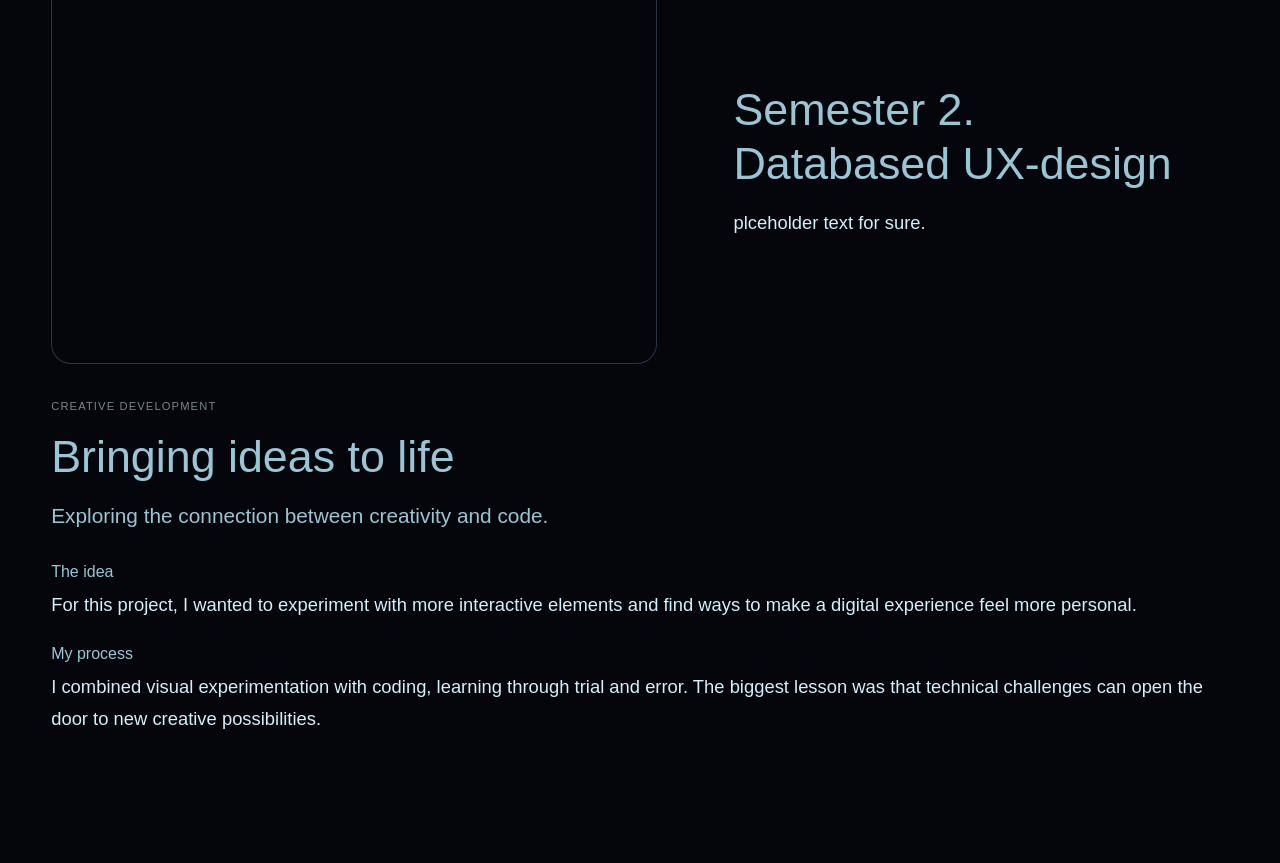
==== commit 40b61e05: "Collabaration page pic and text - font change I fixed the collabration page with pic and text, also " ====
--- a/portfolio.html
+++ b/portfolio.html
@@ -475,7 +475,10 @@
             </div>
         </div>
     </div>
-    <div class="project-group"
+
+<!--    collaboration with-->
+
+    <section class="project-group"
          data-project-group="collaboration"
          hidden>
 
@@ -483,21 +486,17 @@
         <article class="project reveal">
 
             <div class="project-image">
-                <img src="assets/projects/project-01.jpg"
-                     alt="Forside til projekt 1">
-            </div>
-
+                <img src="portfolio_pic/spaceman%20bg%20sort.png"
+                     alt="Art made for print on sweater">
+                <img src="portfolio_pic/print-ufo.jpg"
+                     alt="Print on sweater">
+                <img src="portfolio_pic/plakat.jpg"
+                     alt="Poster for the 2026 UFO Fair in Marobo Denmark">
+
+            </div>
             <div class="project-content">
-                <h3>Finding the right direction placeholder</h3>
-                <p>Beskrivelse af projektet.</p>
-            </div>
-
-            <!-- Flere billeder, der hører til projekt 1 -->
-            <div class="project-gallery" hidden>
-                <img src="assets/projects/project-01-detail.jpg"
-                     alt="Detalje fra projekt 1">
-                <img src="assets/projects/project-01-process.jpg"
-                     alt="Proces fra projekt 2">
+                <h3>Collabation with Thomas Kadziola</h3>
+                <p>Participation in the UFO-convention in Maribo Denmark</p>
             </div>
 
         </article>
@@ -508,52 +507,68 @@
                     CREATIVE DEVELOPMENT
                 </span>
 
-                <h3>Bringing ideas to life</h3>
+                <h3>Using art to tell a story</h3>
 
                 <p class="project-intro">
-                    Exploring the connection between creativity
-                    and code.
+                    Exploring the connection between identity and visual communication.
                 </p>
 
                 <h4>The idea</h4>
 
                 <p>
-                    For this project, I wanted to experiment with
-                    more interactive elements and find ways to make
-                    a digital experience feel more personal.
-                </p>
-
-                <h4>My process</h4>
-
-                <p>
-                    I combined visual experimentation with coding,
-                    learning through trial and error. The biggest
-                    lesson was that technical challenges can open
-                    the door to new creative possibilities.
+                    In 2025 and 2026, I participated in the UFO Fair,
+                    representing Dodekalitten in 2025 and with Thomas Kadziola in 2026.
+                    For both events, I worked on graphic design,
+                    developing designs for clothing prints and in 2026 print and posters.
+                </p>
+
+                <h4>The print process</h4>
+
+                <p>
+                    I was given the opportunity to
+                    explore the creative direction of the designs, with a focus on achieving a
+                    simple yet visually engaging result. For the clothing print I chose a black-and-white line
+                    drawing as the central element, using color exclusively in the astronaut’s
+                    helmet. This created a natural focal point and added contrast to the design
+                    while preserving its minimalist aesthetic.
+
+                    It was also important to me to create a design with lasting appeal,
+                    rather than an oversized print that might quickly
+                    lose its relevance. My aim was to develop a distinctive graphic
+                    design that could stand on its own visually while working
+                    effectively as a print on clothing.
+                </p>
+
+                <h4>The poster process</h4>
+
+                <p>
+                    I applied the same concept to the poster,
+                    aiming to create a design that could stand on its own
+                    without being overly busy, allowing the stones to remain
+                    the main focus.
+
+                    My design approach was heavily inspired by the night and
+                    the sense of mystery surrounding Dodekalittens identity
+                    as a mysterious and energy-filled work of art.
                 </p>
 
             </div>
         </article>
 
-        <!-- Projekt 1 -->
+        <!-- Projekt 7 col-->
         <article class="project reveal">
 
             <div class="project-image">
-                <img src="assets/projects/project-01.jpg"
-                     alt="Forside til projekt 1">
-            </div>
-
+                <img src="portfolio_pic/Diplom%20rettet.png"
+                     alt="Certificate of participation in the Dodekalit run for the inauguration of the artwork">
+                <img src="portfolio_pic/Instagram%20post%20-%209.png"
+                     alt="Social media post, as promotion for participation in the Dodekalit run">
+                <img src="portfolio_pic/sidste%20dag%20(1).png"
+                     alt="Social media post, as promotion for participation in the Dodekalit run">
+            </div>
             <div class="project-content">
-                <h3>Finding the right direction placeholder</h3>
-                <p>Beskrivelse af projektet.</p>
-            </div>
-
-            <!-- Flere billeder, der hører til projekt 1 -->
-            <div class="project-gallery" hidden>
-                <img src="assets/projects/project-01-detail.jpg"
-                     alt="Detalje fra projekt 1">
-                <img src="assets/projects/project-01-process.jpg"
-                     alt="Proces fra projekt 2">
+                <h3>Volunteer Work for Dodekalitten</h3>
+                <p>Collaboration with the team behind Dodekalitten, for the inauguration in 2026.</p>
             </div>
 
         </article>
@@ -567,30 +582,55 @@
                 <h3>Bringing ideas to life</h3>
 
                 <p class="project-intro">
-                    Exploring the connection between creativity
-                    and code.
+                    Exploring the connection between identity and visual communication.
                 </p>
 
                 <h4>The idea</h4>
 
                 <p>
-                    For this project, I wanted to experiment with
-                    more interactive elements and find ways to make
-                    a digital experience feel more personal.
+                    From the summer of 2025 until the inauguration of Dodekalitten in 2026,
+                    I volunteered to promote running events organised in connection with the inauguration.
+                    Initially, there were also plans to incorporate role-playing activities into the event,
+                    but these plans were later put on hold. Following this decision,
+                    I shifted my focus towards raising awareness of the running events and encouraging participation
+                    through visual communication and graphic design.
                 </p>
 
                 <h4>My process</h4>
 
                 <p>
-                    I combined visual experimentation with coding,
-                    learning through trial and error. The biggest
-                    lesson was that technical challenges can open
-                    the door to new creative possibilities.
+                    Throughout my work, I placed particular emphasis on
+                    developing a visual style that complemented the natural
+                    surroundings and artistic universe of Dodekalitten.
+                    The aim was to create a visual connection between the promotional
+                    materials and the site's distinctive identity.
+                </p>
+
+                <h4>Identity and communication</h4>
+
+                <p>
+                    As part of the project, I was given the opportunity to design a certificate of
+                    participation. My design process was inspired by Dodekalittens
+                    visual identity, particularly the circle as a central graphic element.
+                    Building on this concept, I developed a certificate featuring rounded
+                    shapes and images of each individual stone. The stones held particular
+                    significance in the design, as the Greenlandic stone had been inaugurated
+                    shortly before the official inauguration of Dodekalitten.
+                </p>
+
+                <h4>My considerations</h4>
+
+                <p>
+                    This project allowed me to explore how graphic design and
+                    visual communication can support a project and establish
+                    a cohesive visual identity across promotional materials and
+                    event-related design.
                 </p>
 
             </div>
         </article>
-    </div>
+
+    </section>
 
     <!--  showreel-->
 
@@ -603,7 +643,6 @@
             <div class="project-image showreel-video">
                 <video controls playsinline preload="metadata">
                     <source src="assets/showreel.mp4" type="video/mp4">
-                    Your browser does not support video playback.
                 </video>
             </div>
 
--- a/styleportfolio.css
+++ b/styleportfolio.css
@@ -1,9 +1,15 @@
 :root{
+    --body_text: #d2f0fd;
     --fun_green:#95dbc1;
     --light_bluegren:#d4f3ee;
     --light_purple: rgba(166, 163, 216, 0.96);
     --dark_purple: #180d2e;
-    --deep_dark: rgba(5, 5, 12, 0.88);
+
+    --body_text: #d2f0fd;
+    --light_green: rgb(152, 198, 213);
+    --blue_ish: #178da3;
+    --green_ich: #76b2bd;
+    --deep_dark: #05050c;
 }
 * {
     margin: 0;
@@ -19,46 +25,32 @@
     z-index: 1;
 }
 
-/* Navigationen skal stadig ligge øverst */
+/* nav øverst */
 
 .nav {
     position: fixed;
-    z-index: 1000;
-}
-
-/* Gør projektsektionens baggrund gennemsigtig,
-   så stjernerne kan ses igennem */
+    z-index: 100;
+}
+
+/* gennemsigtighed*/
 
 .projects-section {
     background:
             radial-gradient(
                     ellipse at 15% 25%,
-                    rgba(103, 36, 255, 0.10),
+                    rgba(119, 173, 255, 0.4),
                     transparent 40%
             ),
             transparent;
 }
 
-
 .planet-button {
-    position: absolute;
-    width: 30%;
-    aspect-ratio: 1 / 1;
-
-    display: flex;
-    flex-direction: column;
-    justify-content: center;
-    align-items: center;
-    gap: 0.25rem;
-
-    padding: 0.5rem;
+
     border: none;
     background: transparent;
     cursor: pointer;
 
-    text-align: center;
     color: var(--light_bluegren);
-    -webkit-text-stroke: 1px #180d2e;
 
     pointer-events: auto;
 
@@ -76,8 +68,7 @@
 
     z-index: 1;
     pointer-events: none;
-}
-.planet-button img {
+
     transition:
             filter 0.3s ease,
             transform 0.3s ease;
@@ -85,13 +76,8 @@
 
 .planet-button:hover img {
     filter:
-            drop-shadow(0 0 0.4rem rgba(255, 255, 255, 0.7))
-            drop-shadow(0 0 0.8rem rgba(167, 139, 250, 0.7));
-}
-
-/* Vis teksten, når planeten hoveres */
-.planet-button:hover span {
-    display: block;
+            drop-shadow(0 0 0.7rem rgb(234, 240, 248))
+            drop-shadow(0 0 0.8rem rgb(119, 173, 255));
 }
 
 /* Navigationen bliver fast under scroll */
@@ -161,17 +147,17 @@
     width: 4.5rem;
     height: 4.5rem;
 
-    color: var(--light_bluegren);
+    color: var(--body_text);
     font-family: Tahoma, sans-serif;
     font-size: 0.8rem;
     text-decoration: none;
     text-align: center;
 
-    background: #8c89b7;
-    border: 1px solid var(--light_purple);
+    background: var(--blue_ish);
+    border: 1px solid var(--deep_dark);
     border-radius: 50%;
 
-    box-shadow: 0 0 0.8rem var(--dark_purple);
+    box-shadow: 0 0 0.8rem var(--blue_ish);
 
     transition:
             background 0.25s ease,
@@ -213,7 +199,25 @@
     top: 10%;
 }
 
-
+/*planeter i cirkel - planet 1 blev min nav/logo efter forsøg*/
+.planet1 {
+    position: fixed;
+    top: 1rem;
+    left: 50%;
+
+    transform: translateX(-50%);
+
+    width: 5rem;
+    height: 5rem;
+
+    z-index: 1000;
+
+    display: flex;
+    justify-content: center;
+    align-items: center;
+
+    pointer-events: auto;
+}
 
 
 
@@ -222,15 +226,9 @@
     padding: clamp(5rem, 10vw, 9rem) 4vw;
     overflow: clip;
 
-    color: var(--light_purple);
-
-    background:
-            radial-gradient(
-                    ellipse at 15% 25%,
-                    rgba(103, 36, 255, 0.10),
-                    transparent 40%
-            ),
-            #05050c;
+    color: var(--light_green);
+
+    background: var(--deep_dark);
 }
 
 .projects-header {
@@ -242,9 +240,10 @@
 .projects-eyebrow,
 .project-category {
     color: var(--light_bluegren);
-    font-family: Gaegu, sans-serif;
-    font-size: 0.95rem;
+    font-family: Arial, sans-serif;
+    font-size: 0.7rem;
     letter-spacing: 0.1em;
+    opacity: 0.55;
 }
 
 .projects-header h2 {
@@ -277,12 +276,12 @@
     position: relative;
     z-index: 2;
     display: inline-block;
-    color: #c6b3ec;
+    color: var(--body_text);
 
     text-shadow:
             0 0 10px #7ca8f1,
-            0 0 20px rgba(193, 6, 193, 0.4),
-            0 0 30px #6724ff;
+            0 0 20px rgb(0, 103, 255),
+            0 0 30px #01245a;
 }
 
 /* Partiklerne - the glitter bby*/
@@ -306,8 +305,8 @@
 
     box-shadow:
             0 0 5px #d4f3ee,
-            0 0 10px #7ca8f1,
-            0 0 15px #6724ff;
+            0 0 10px #488af4,
+            0 0 15px #0066ff;
 
     opacity: 0;
 
@@ -319,74 +318,84 @@
     left: 5%;
     top: 30%;
     animation-delay: 0s;
+
 }
 
 .stardust i:nth-child(2) {
     left: 15%;
     top: 75%;
     animation-delay: 1.3s;
+
 }
 
 .stardust i:nth-child(3) {
     left: 25%;
     top: 10%;
     animation-delay: 2.1s;
+
 }
 
 .stardust i:nth-child(4) {
     left: 35%;
     top: 90%;
     animation-delay: 0.7s;
+
 }
 
 .stardust i:nth-child(5) {
     left: 45%;
     top: 20%;
     animation-delay: 2.8s;
+
 }
 
 .stardust i:nth-child(6) {
     left: 55%;
     top: 80%;
     animation-delay: 1.8s;
+
 }
 
 .stardust i:nth-child(7) {
     left: 65%;
     top: 5%;
     animation-delay: 0.4s;
+
 }
 
 .stardust i:nth-child(8) {
     left: 75%;
     top: 65%;
     animation-delay: 2.5s;
+
 }
 
 .stardust i:nth-child(9) {
     left: 90%;
     top: 25%;
     animation-delay: 1s;
+
 }
 
 .stardust i:nth-child(10) {
     left: 98%;
     top: 85%;
     animation-delay: 3.1s;
+
 }
 
 .stardust i:nth-child(11) {
     left: 12%;
     top: 45%;
     animation-delay: 3.4s;
-    background: #c6b3ec;
+
 }
 
 .stardust i:nth-child(12) {
     left: 82%;
     top: 45%;
     animation-delay: 1.6s;
-    background: #a78bfa;
+
 }
 
 /* fade og blød lys, positioner*/
@@ -418,9 +427,9 @@
     max-width: 570px;
     margin: 0 auto;
 
-    color: #c3bfdc;
-    font-family: Gaegu, sans-serif;
-    font-size: clamp(1.1rem, 2vw, 1.4rem);
+    color: var(--body_text);
+    font-family: Arial, sans-serif;
+    font-size: clamp(1rem, 2vw, 1.3rem);
     line-height: 1.7;
 }
 
@@ -459,11 +468,9 @@
     min-width: 0;
     aspect-ratio: 4 / 3;
 
-    background: #130e22;
-    border: 1px solid rgba(167, 139, 250, 0.25);
+    background: var(--deep_dark);
+    border: 1px solid rgba(139, 191, 250, 0.25);
     border-radius: 1.25rem;
-
-    box-shadow: 0 1rem 3rem rgba(0, 0, 0, 0.2);
 }
 
 .project-image img {
@@ -494,7 +501,7 @@
 .project-content h3 {
     margin: 1rem 0;
 
-    color: var(--light_purple);
+    color: var(--light_green);
     font-family: Tahoma, sans-serif;
     font-size: clamp(1.8rem, 3.5vw, 3rem);
     font-weight: 400;
@@ -504,7 +511,7 @@
 .project-intro {
     margin-bottom: 2rem;
 
-    color: var(--light_bluegren);
+    color: var(--light_green);
     font-family: Tahoma, sans-serif;
     font-size: 1.3rem;
     line-height: 1.5;
@@ -513,14 +520,14 @@
 .project-content h4 {
     margin: 1.5rem 0 0.5rem;
 
-    color: var(--light_bluegren);
+    color: var(--light_green);
     font-family: Tahoma, sans-serif;
     font-size: 1rem;
     font-weight: 400;
 }
 
 .project-content p:not(.project-intro) {
-    color: var(--light_purple);
+    color: var(--body_text);
     font-family: Tahoma, sans-serif;
     font-size: 1.15rem;
     line-height: 1.75;
@@ -597,18 +604,17 @@
 
     object-fit: contain;
 
-    border: 1px solid rgba(167, 139, 250, 0.3);
+    border: 1px solid rgba(119, 173, 255, 0.15);
     border-radius: 0.8rem;
 
-    box-shadow: 0 0 3rem rgba(103, 36, 255, 0.2);
 
     animation: lightbox-zoom 0.35s ease;
 }
 
 .lightbox-content figcaption {
-    color: var(--light_bluegren);
-    font-family: Gaegu, sans-serif;
-    font-size: 1.2rem;
+    color: var(--light_green);
+    font-family: Arial, sans-serif;
+    font-size: clamp(1rem, 2vw, 1.3rem);
     text-align: center;
 }
 
@@ -618,10 +624,10 @@
     justify-content: center;
     align-items: center;
 
-    color: var(--light_bluegren);
-    background: rgba(140, 137, 183, 0.12);
-
-    border: 1px solid rgba(167, 139, 250, 0.35);
+    color: var(--body_text);
+    background: rgba(119, 173, 255, 0.04);
+
+    border: 1px solid rgba(119, 173, 255, 0.2);
     border-radius: 50%;
 
     cursor: pointer;
@@ -653,7 +659,8 @@
 
 .lightbox-close:hover,
 .lightbox-arrow:hover {
-    background: rgba(103, 36, 255, 0.35);
+    background: var(--green_ich);
+    border: 1px solid rgba(140, 137, 183, 0.35);
     transform: scale(1.08);
 }
 
@@ -661,9 +668,9 @@
     position: absolute;
     bottom: 1.2rem;
 
-    color: #c3bfdc;
-    font-family: Gaegu, sans-serif;
-    font-size: 1rem;
+    color: var(--body_text);
+    font-family: Arial, sans-serif;
+    font-size: clamp(1rem, 2vw, 1.3rem);
 }
 
 @keyframes lightbox-zoom {
@@ -690,12 +697,12 @@
 .project-switch {
     padding: 0.85rem 1.4rem;
 
-    color: #c3bfdc;
+    color: var(--body_text);
     font-family: Tahoma, sans-serif;
     font-size: 0.85rem;
 
-    background: rgba(140, 137, 183, 0.08);
-    border: 1px solid rgba(140, 137, 183, 0.3);
+    background: rgba(119, 173, 255, 0.04);
+    border: 1px solid rgba(140, 137, 183, 0.35);
     border-radius: 999px;
 
     cursor: pointer;
@@ -708,19 +715,19 @@
 }
 
 .project-switch:hover {
-    color: #d4f3ee;
+    color: var(--body_text);
     border-color: rgba(212, 243, 238, 0.65);
     transform: translateY(-2px);
 }
 
 .project-switch.active {
-    color: #05050c;
-    background: #d4f3ee;
-    border-color: #d4f3ee;
+    color: var(--deep_dark);
+    background: var(--body_text);
+    border-color: var(--deep_dark);
 }
 
 .project-switch:focus-visible {
-    outline: 2px solid #d4f3ee;
+    outline: 2px solid var(--deep_dark);
     outline-offset: 4px;
 }
 
@@ -734,13 +741,13 @@
 
     padding: 0.85rem 1.4rem;
 
-    color: #c3bfdc;
+    color: var(--body_text);
     font-family: Tahoma, sans-serif;
     font-size: 0.85rem;
     text-decoration: none;
 
     border: 1px solid rgba(140, 137, 183, 0.3);
-    border-radius: 999px;
+    border-radius: 50px;
 
     transition:
             color 0.3s ease,
@@ -755,9 +762,9 @@
 }
 
 .project-home:hover {
-    color: #d4f3ee;
-    background: rgba(103, 36, 255, 0.10);
-    border-color: #b090ef;
+    color: var(--body_text);
+    background: rgba(119, 173, 255, 0.04);
+    border-color: rgba(212, 243, 238, 0.65);
 
     transform: translateY(-2px);
 }
@@ -794,7 +801,7 @@
     width: 100%;
     padding: 0.85rem 1.2rem;
 
-    color: #c3bfdc;
+    color: var(--body_text);
     background: transparent;
 
     font-family: inherit;
@@ -814,9 +821,9 @@
 
 .semester-toggle:hover,
 .semester-filter.open .semester-toggle {
-    color: #d4f3ee;
-    background: rgba(103, 36, 255, 0.10);
-    border-color: #b090ef;
+    color: var(--body_text);
+    background: rgba(119, 173, 255, 0.04);
+    border-color: rgba(212, 243, 238, 0.65);
 }
 
 .semester-toggle:focus-visible,
@@ -847,11 +854,9 @@
     box-sizing: border-box;
     padding: 0.4rem;
 
-    background: #191622;
-    border: 1px solid rgba(140, 137, 183, 0.3);
+    background: rgb(10, 28, 50);
+    border-color: rgba(212, 243, 238, 0.65);
     border-radius: 14px;
-
-    box-shadow: 0 12px 30px rgba(0, 0, 0, 0.25);
 
     transform-origin: top center;
 }
@@ -880,7 +885,7 @@
     width: 100%;
     padding: 0.75rem 0.8rem;
 
-    color: var(--light_purple);
+    color: var(--body_text);
     background: transparent;
 
     font-family: inherit;
@@ -899,19 +904,19 @@
 .semester-options button:hover,
 .semester-options button[aria-selected="true"] {
     color: #d4f3ee;
-    background: rgba(103, 36, 255, 0.14);
+    background: rgba(119, 173, 255, 0.32);
 }
 
 /* Små semester-numre */
 .semester-number {
-    color: #9c89c2;
+    color: var(--body_text);
     font-size: 0.7rem;
     letter-spacing: 0.05em;
 }
 
 .semester-options button:hover .semester-number,
 .semester-options button[aria-selected="true"] .semester-number {
-    color: #d4f3ee;
+    color: var(--body_text);
 }
 
 /* Skjulte projekter */
@@ -981,10 +986,8 @@
 .showreel-video {
     overflow: hidden;
     aspect-ratio: 16 / 9;
-    background: #130e22;
-    border: 1px solid rgba(167, 139, 250, 0.35);
+    background: rgba(119, 173, 255, 0.04);
     border-radius: 1.25rem;
-    box-shadow: 0 0 25px rgba(103, 36, 255, 0.15);
 }
 
 .showreel-video video {
@@ -1004,9 +1007,8 @@
     max-height: 70vh;
     object-fit: contain;
 
-    border: 1px solid rgba(167, 139, 250, 0.3);
+    border: 1px solid rgba(140, 137, 183, 0.35);
     border-radius: 0.8rem;
-    box-shadow: 0 0 3rem rgba(103, 36, 255, 0.2);
 }
 
 .showreel-video video {
@@ -1165,12 +1167,12 @@
 }
 
 html::-webkit-scrollbar-track {
-    background: #191322;
+    background: var(--deep_dark);
 }
 
 html::-webkit-scrollbar-thumb {
-    background: #c9a0ff;
-    border: 4px solid #191322;
+    background: var(--body_text);
+    border: 4px solid var(--body_text);
     border-radius: 20px;
 }
 
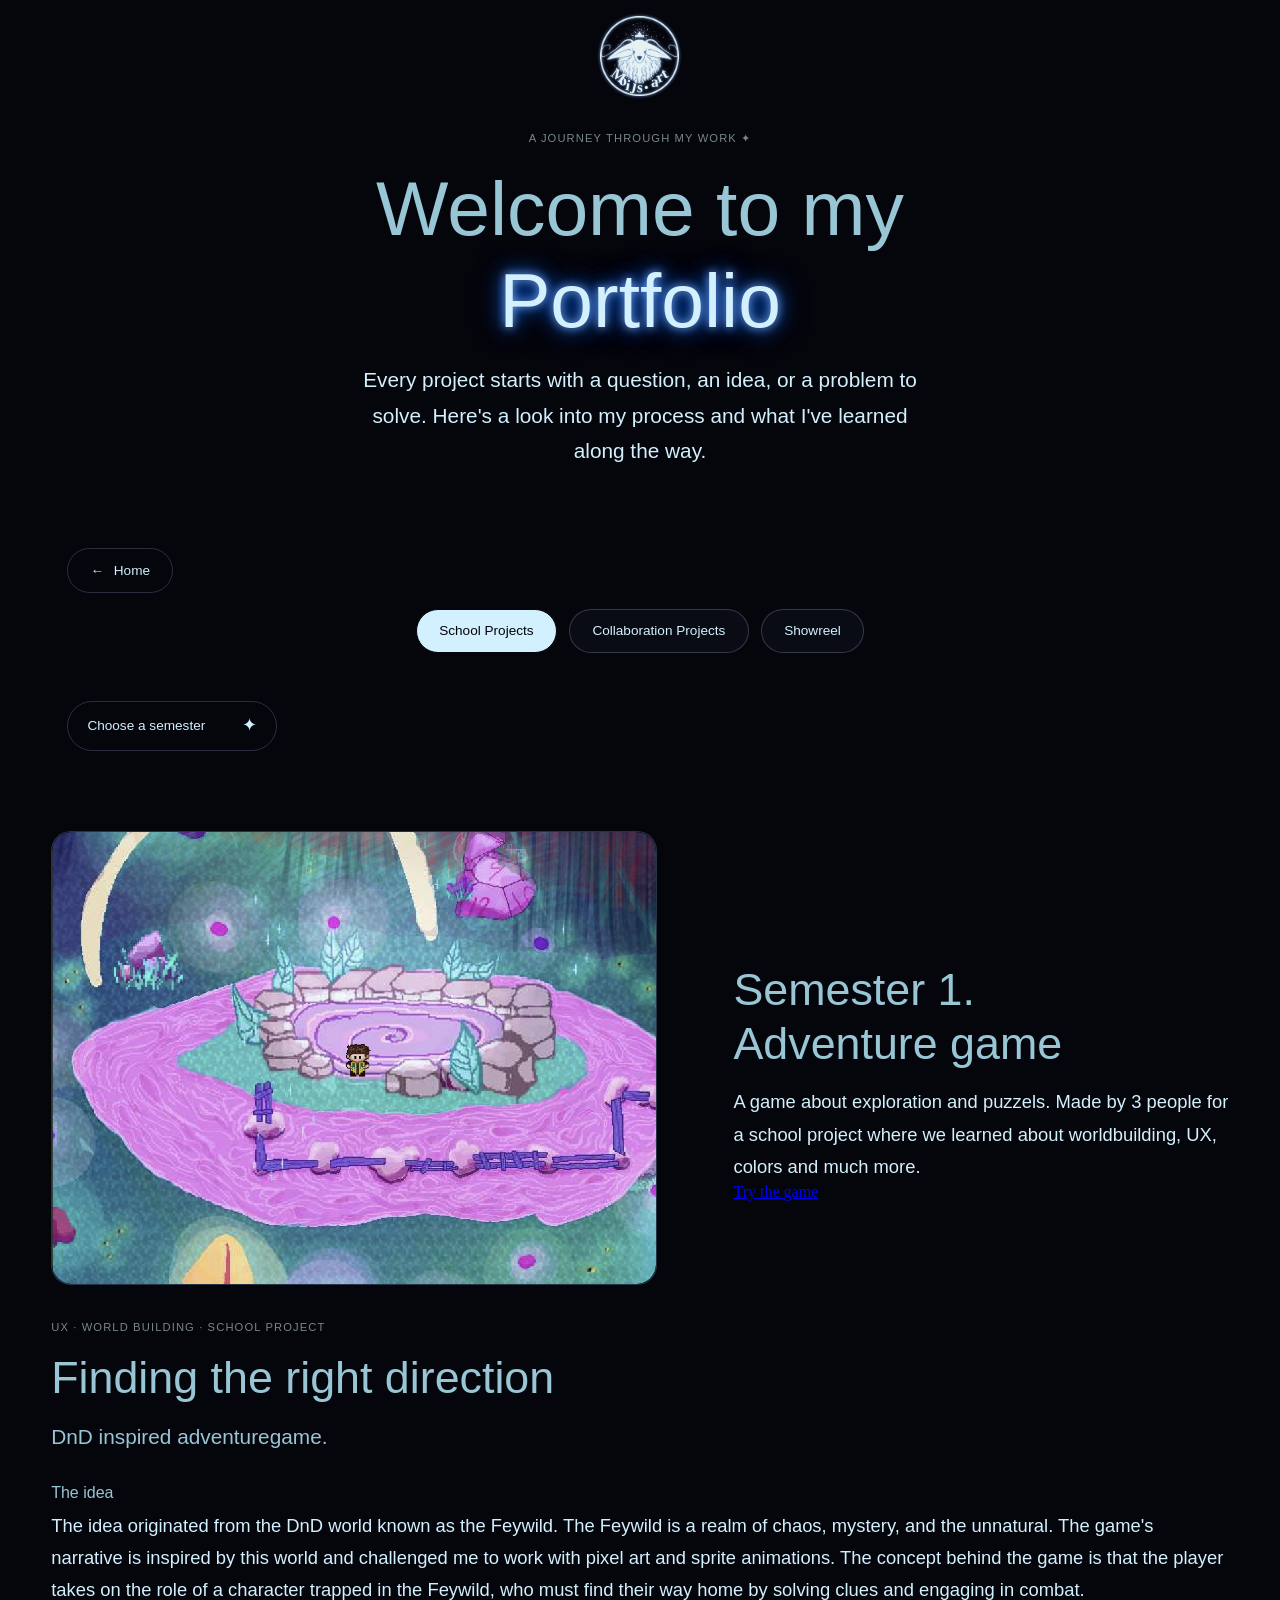
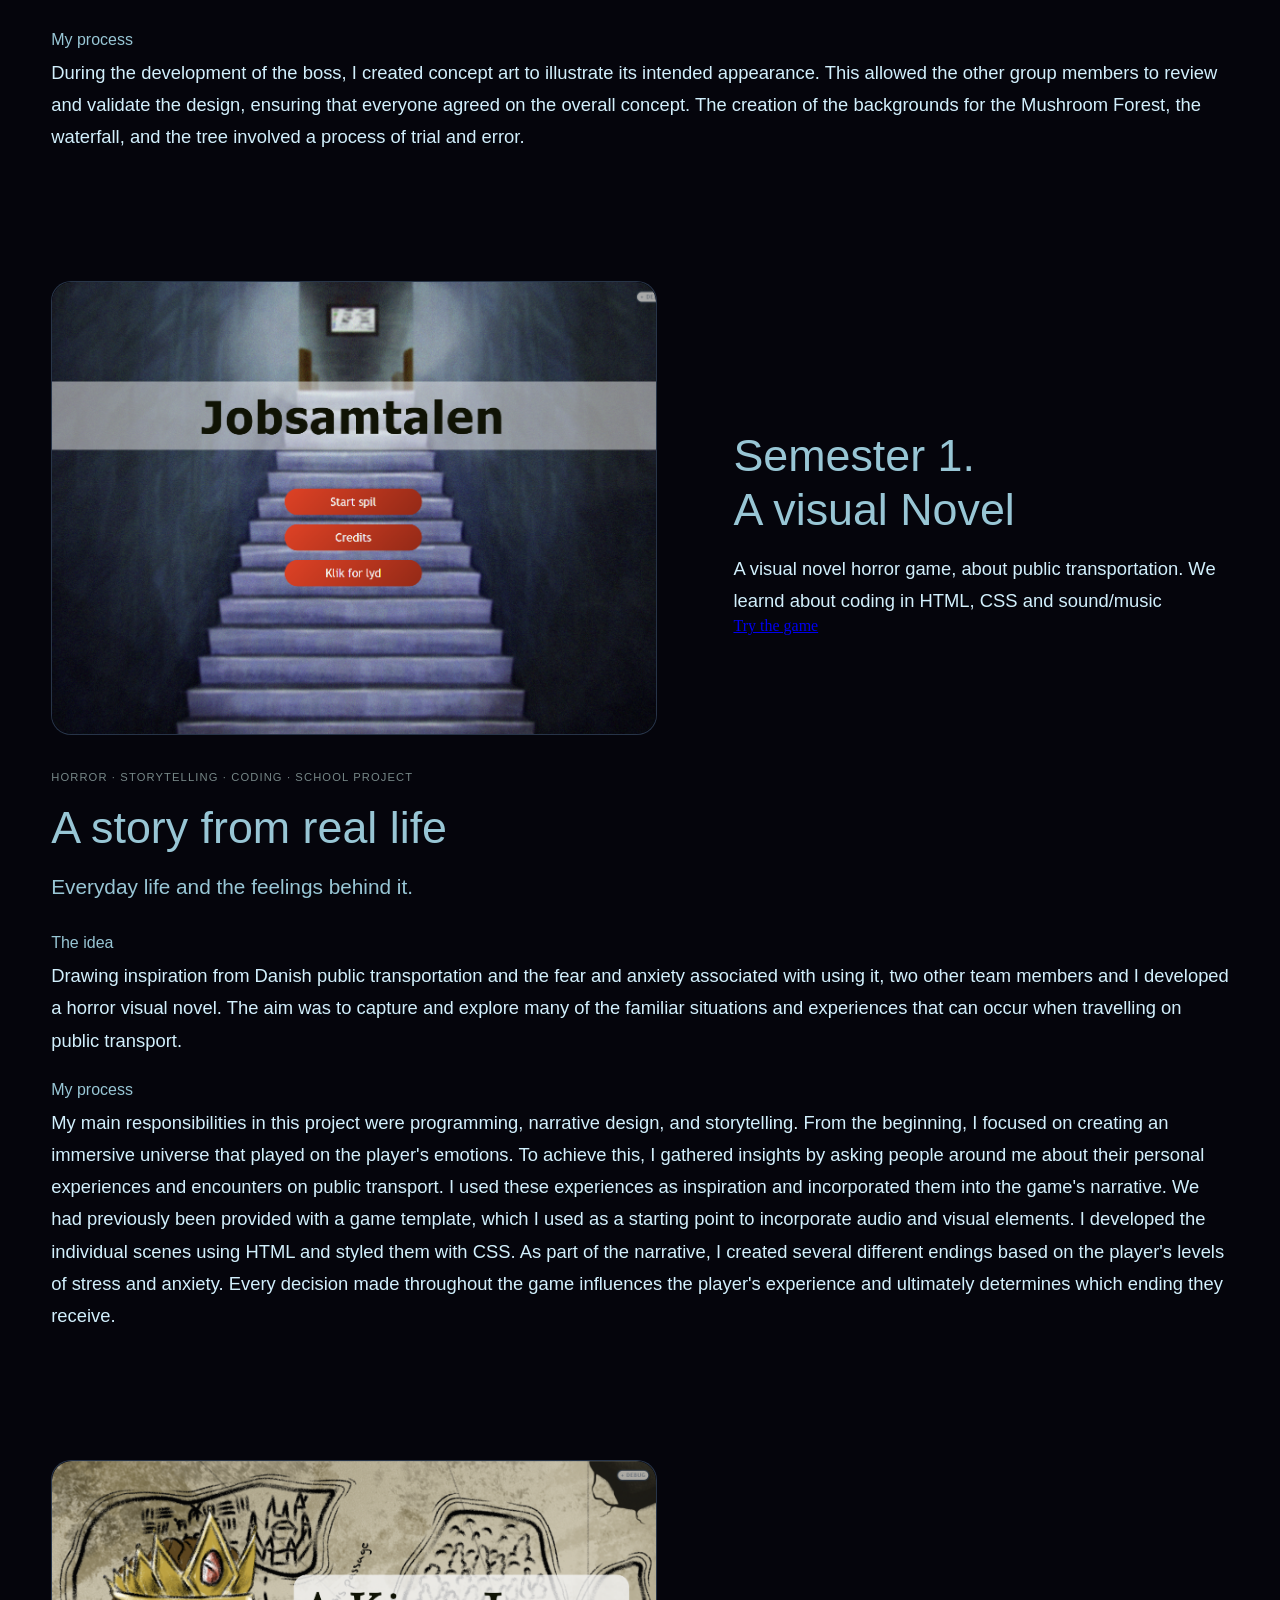
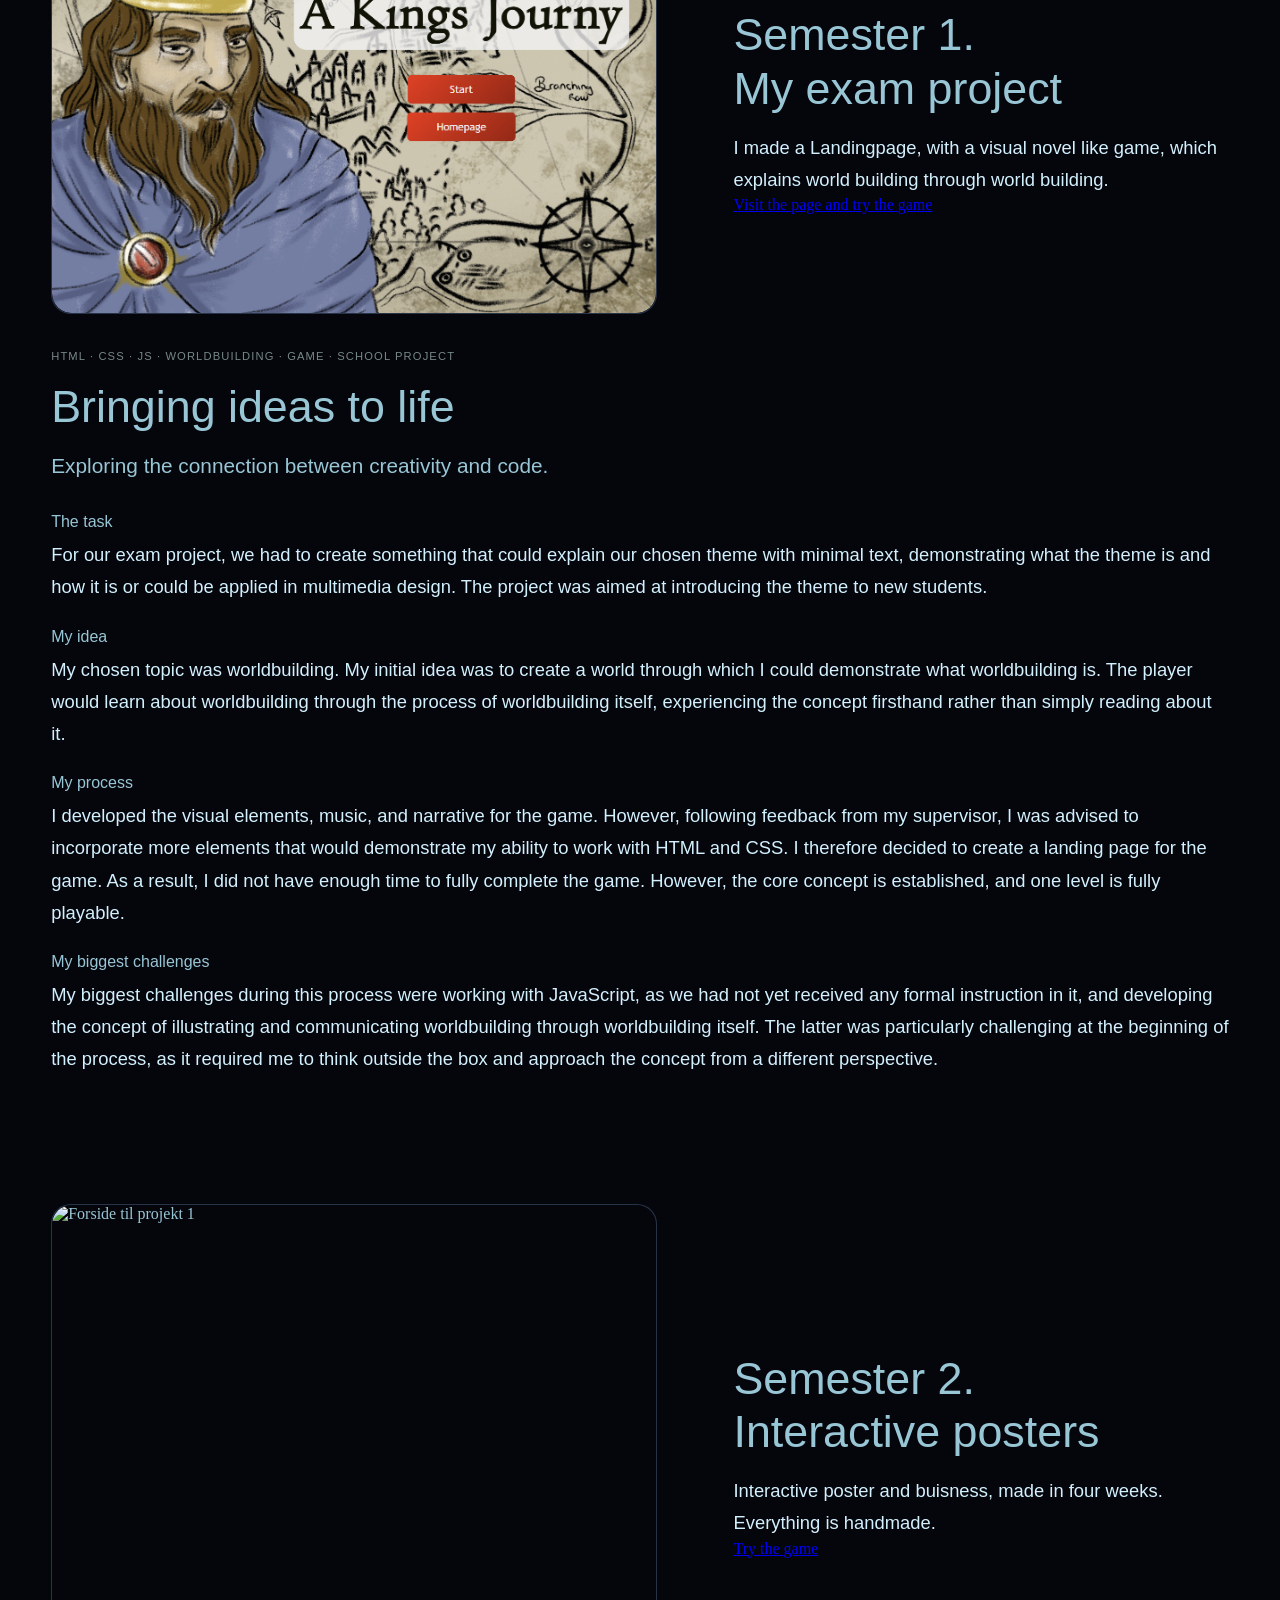
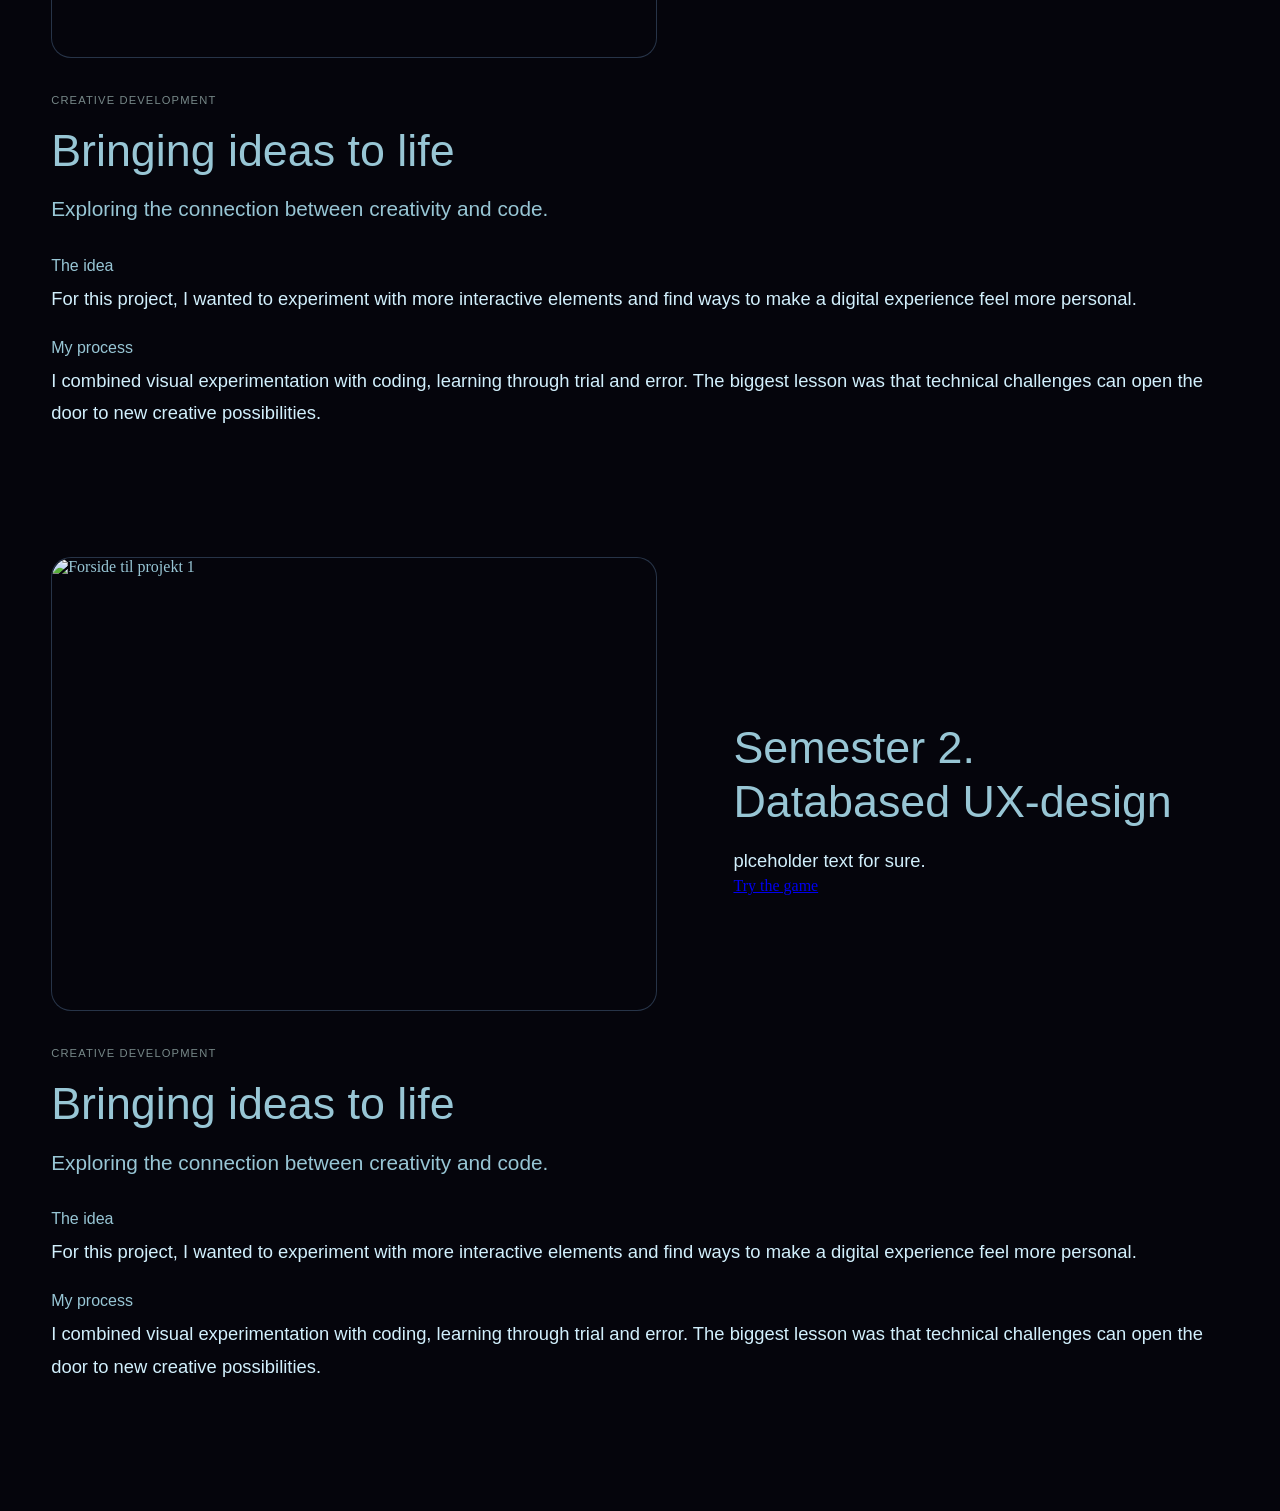
==== commit 388d1044: "Links for projects and pic projekter og billeder til sem 1 er sat idn, mangler en bedre beskrivelse " ====
--- a/portfolio.html
+++ b/portfolio.html
@@ -1,5 +1,5 @@
 <!DOCTYPE html>
-<html lang="en">
+<html lang="en" xmlns="http://www.w3.org/1999/html">
 <head>
     <meta charset="UTF-8">
     <meta name="viewport" content="width=device-width, initial-scale=1.0">
@@ -175,16 +175,244 @@
                     <article class="project reveal">
 
                         <div class="project-image">
+                            <img src="projects/adventure/adventuregame%205.png"
+                                 alt="Picture from project Adventure game">
+                            <img src="projects/adventure/concept%20art%20boss.png"
+                                 alt="Concept art boss">
+                            <img src="projects/adventure/concept%20art%20boss%20scale.png"
+                                 alt="Concept art boss - scale">
+                            <img src="projects/adventure/adventuregame%206.png"
+                                 alt="Picture from project Adventure game">
+                            <img src="projects/adventure/adventuregame%202.png"
+                                 alt="Picture from project Adventure game">
+                            <img src="projects/adventure/adventuregame%203.png"
+                                 alt="Picture from project Adventure game">
+                            <img src="projects/adventure/adventuregame%204.png"
+                                 alt="Picture from project Adventure game">
+                            <img src="projects/adventure/conceptart%20tree.png"
+                                 alt="Concept art for the clue-tree">
+                            <img src="projects/adventure/map.png"
+                                 alt="The map">
+                        </div>
+
+                        <div class="project-content">
+                            <h3>Semester 1. <br> Adventure game</h3>
+                            <p>A game about exploration and puzzels. Made by 3 people for a school project where
+                                we learned about worldbuilding, UX, colors and much more.</p>
+
+                            <a href="https://sem1tema2-adventuregame.xn--mekryer-t1a.dk/" alt="Adventuregame. Semeter 1"> Try the game</a>
+                        </div>
+
+                    </article>
+                    <article>
+                        <div class="project-content">
+
+                <span class="project-category">
+                    UX · WORLD BUILDING · SCHOOL PROJECT
+                </span>
+
+                            <h3>Finding the right direction</h3>
+
+                            <p class="project-intro">
+                                DnD inspired adventuregame.
+                            </p>
+
+                            <h4>The idea</h4>
+
+                            <p>
+                                The idea originated from the DnD world known as the Feywild.
+                                The Feywild is a realm of chaos, mystery, and the unnatural.
+                                The game's narrative is inspired by this world and challenged
+                                me to work with pixel art and sprite animations.
+
+                                The concept behind the game is that the player
+                                takes on the role of a character trapped in the Feywild,
+                                who must find their way home by solving clues and engaging in combat.
+                            </p>
+
+                            <h4>My process</h4>
+
+                            <p>
+                                During the development of the boss, I created concept art to illustrate its intended appearance.
+                                This allowed the other group members to review and validate the design, ensuring that everyone agreed on the overall concept.
+
+                                The creation of the backgrounds for the Mushroom Forest, the waterfall,
+                                and the tree involved a process of trial and error.
+                            </p>
+
+
+                        </div>
+
+                    </article>
+                </div>
+
+                <!-- PROJECT 02 -->
+
+                <div class="semester-project" data-semester="1">
+                    <!-- Projekt 1 -->
+                    <article class="project reveal">
+
+                        <div class="project-image">
+                            <img src="projects/novel/novelgame%201.png"
+                                 alt="Visual novel start screen">
+                            <img src="projects/novel/novelgame%202.png"
+                                 alt="The story">
+                            <img src="projects/novel/novelgame%203.png"
+                                 alt="The story">
+                            <img src="projects/novel/novelgame%204.png"
+                                 alt="The story">
+                            <img src="projects/novel/novelgame%205.png"
+                                 alt="One of the endings">
+
+                        </div>
+
+                        <div class="project-content">
+                            <h3>Semester 1. <br> A visual Novel</h3>
+                            <p>A visual novel horror game, about public transportation.
+                                We learnd about coding in HTML, CSS and sound/music</p>
+
+                            <a href="https://sem1tema4-novel.xn--mekryer-t1a.dk/" alt="Visual Novel. Semeter 1"> Try the game</a>
+                        </div>
+
+                    </article>
+                    <article>
+                        <div class="project-content">
+
+                <span class="project-category">
+                    HORROR · STORYTELLING · CODING · SCHOOL PROJECT
+                </span>
+
+                            <h3>A story from real life</h3>
+
+                            <p class="project-intro">
+                                Everyday life and the feelings behind it.
+                            </p>
+
+                            <h4>The idea</h4>
+
+                            <p>
+                                Drawing inspiration from Danish public transportation and the fear and anxiety associated with using it,
+                                two other team members and I developed a horror visual novel.
+                                The aim was to capture and explore many of the familiar situations and experiences that can occur when
+                                travelling on public transport.
+                            </p>
+
+                            <h4>My process</h4>
+
+                            <p>
+                                My main responsibilities in this project were programming, narrative design, and storytelling.
+
+                                From the beginning, I focused on creating an immersive universe that played on the player's emotions.
+                                To achieve this, I gathered insights by asking people around me about their personal experiences and encounters on public transport.
+                                I used these experiences as inspiration and incorporated them into the game's narrative.
+
+                                We had previously been provided with a game template, which I used as a
+                                starting point to incorporate audio and visual elements. I developed the individual scenes using HTML and styled them with CSS.
+
+                                As part of the narrative, I created several different endings based on the player's levels of stress and anxiety.
+                                Every decision made throughout the game influences the player's experience and ultimately determines which ending they receive.
+                            </p>
+                        </div>
+
+                    </article>
+                </div>
+
+                <div class="semester-project" data-semester="1">
+
+                    <!-- PROJECT 03 -->
+                    <article class="project reveal">
+
+                        <div class="project-image">
+                            <img src="projects/worldbuilding/worldbuilding%206%20game.png"
+                                 alt="The game start-screen">
+                            <img src="projects/worldbuilding/worldbuilding%201.png"
+                                 alt="Detalje fra projekt 1">
+                            <img src="projects/worldbuilding/worldbuilding%202.png"
+                                 alt="Detalje fra projekt 1">
+                            <img src="projects/worldbuilding/worldbuilding%203.png"
+                                 alt="Detalje fra projekt 1">
+                            <img src="projects/worldbuilding/worldbuilding%204.png"
+                                 alt="Detalje fra projekt 1">
+                            <img src="projects/worldbuilding/worldbuilding%205.png"
+                                 alt="Detalje fra projekt 1">
+                        </div>
+
+                        <div class="project-content">
+                            <h3>Semester 1. <br> My exam project</h3>
+                            <p>I made a Landingpage, with a visual novel like game, which explains world building through world building.</p>
+
+                            <a href="https://sem1eksame-worldbuilding.xn--mekryer-t1a.dk/" alt="Examproject. Semeter 1"> Visit the page and try the game</a>
+                        </div>
+                    </article>
+                    <article>
+                        <div class="project-content">
+
+                <span class="project-category">
+                    HTML · CSS · JS · WORLDBUILDING · GAME · SCHOOL PROJECT
+                </span>
+
+                            <h3>Bringing ideas to life</h3>
+
+                            <p class="project-intro">
+                                Exploring the connection between creativity
+                                and code.
+                            </p>
+
+                            <h4>The task</h4>
+
+                            <p>
+                                For our exam project, we had to create something that could explain
+                                our chosen theme with minimal text, demonstrating what the theme is and
+                                how it is or could be applied in multimedia design.
+                                The project was aimed at introducing the theme to new students.
+                            </p>
+
+                            <h4>My idea</h4>
+
+                            <p>
+                                My chosen topic was worldbuilding.
+
+                                My initial idea was to create a world through which I could demonstrate what worldbuilding is.
+                                The player would learn about worldbuilding through the process of worldbuilding itself,
+                                experiencing the concept firsthand rather than simply reading about it.
+                            </p>
+
+                            <h4>My process</h4>
+
+                            <p>
+                                I developed the visual elements, music, and narrative for the game. However,
+                                following feedback from my supervisor, I was advised to incorporate more elements that would demonstrate my ability to work with HTML and CSS. I therefore decided to create a landing page for the game.
+
+                                As a result, I did not have enough time to fully complete the game.
+                                However, the core concept is established, and one level is fully playable.
+                            </p>
+
+                            <h4>My biggest challenges</h4>
+
+                            <p>
+                                My biggest challenges during this process were working with JavaScript, as we had not yet received any formal
+                                instruction in it, and developing the concept of illustrating and communicating worldbuilding through worldbuilding itself. The latter was particularly
+                                challenging at the beginning of the process, as it required me to think outside the box and approach the concept from a different perspective.
+                            </p>
+
+                        </div>
+                    </article>
+                </div>
+
+                <div class="semester-project" data-semester="2">
+                    <!-- PROJECT 04 sem2-->
+                    <article class="project reveal">
+
+                        <div class="project-image">
                             <img src="assets/projects/project-01.jpg"
                                  alt="Forside til projekt 1">
                         </div>
 
                         <div class="project-content">
-                            <h3>Semester 1. <br> Adventure game</h3>
-                            <p>A game about exploration and puzzels. Made by 3 people for a school project where
-                                we learned about worldbuilding, user expirence, colors and much more.</p>
-
-                            <a href="#" alt="Adventuregame. Semeter 1"> Try the game</a>
+                            <h3>Semester 2. <br> Interactive posters</h3>
+                            <p>Interactive poster and buisness, made in four weeks. Everything is handmade.</p>
+
+                            <a href="https://sem2tema2-mellemo.xn--mekryer-t1a.dk/" alt="Poster company MELLEMO. Semeter 2"> Try the game</a>
                         </div>
 
                         <!-- Flere billeder, der hører til projekt 1 -->
@@ -200,44 +428,39 @@
                         <div class="project-content">
 
                 <span class="project-category">
-                    WEB DESIGN · SCHOOL PROJECT
+                    CREATIVE DEVELOPMENT
                 </span>
 
-                            <h3>Finding the right direction</h3>
+                            <h3>Bringing ideas to life</h3>
 
                             <p class="project-intro">
-                                Every great design begins with understanding
-                                the problem.
+                                Exploring the connection between creativity
+                                and code.
                             </p>
 
                             <h4>The idea</h4>
 
                             <p>
-                                This project challenged me to turn an initial
-                                idea into a digital experience. I started by
-                                exploring the target audience and researching
-                                how the design could communicate the right message.
+                                For this project, I wanted to experiment with
+                                more interactive elements and find ways to make
+                                a digital experience feel more personal.
                             </p>
 
                             <h4>My process</h4>
 
                             <p>
-                                I experimented with layouts, colours and typography
-                                before settling on a visual direction. Along the
-                                way, I learned how important it is to test ideas
-                                rather than committing to the first solution.
-                            </p>
-
-
-                        </div>
-
+                                I combined visual experimentation with coding,
+                                learning through trial and error. The biggest
+                                lesson was that technical challenges can open
+                                the door to new creative possibilities.
+                            </p>
+
+                        </div>
                     </article>
                 </div>
 
-                <!-- PROJECT 02 -->
-
-                <div class="semester-project" data-semester="1">
-                    <!-- Projekt 1 -->
+                <div class="semester-project" data-semester="2">
+                    <!-- PROJECT 05 -->
                     <article class="project reveal">
 
                         <div class="project-image">
@@ -246,9 +469,9 @@
                         </div>
 
                         <div class="project-content">
-                            <h3>Semester 1. <br> A visual Novel</h3>
-                            <p>A visual novel horror game, about public transportation.
-                                We learnd about coding in HTML, CSS and sound/music</p>
+                            <h3>Semester 2. <br> Databased UX-design</h3>
+                            <p>plceholder text for sure.</p>
+                            <a href="https://sem2tema3-datadrevetux.xn--mekryer-t1a.dk/" alt="Datadrevet UX. Semeter 2"> Try the game</a>
                         </div>
 
                         <!-- Flere billeder, der hører til projekt 1 -->
@@ -264,68 +487,6 @@
                         <div class="project-content">
 
                 <span class="project-category">
-                    UX DESIGN · SCHOOL PROJECT
-                </span>
-
-                            <h3>Designing with purpose</h3>
-
-                            <p class="project-intro">
-                                Making something look good is only part
-                                of the process.
-                            </p>
-
-                            <h4>The idea</h4>
-
-                            <p>
-                                I wanted to explore how design choices influence
-                                the way people interact with a website. My focus
-                                was creating an experience that felt intuitive
-                                without losing its personality.
-                            </p>
-
-                            <h4>My process</h4>
-
-                            <p>
-                                I worked with wireframes, visual references and
-                                iterations to find a balance between aesthetics
-                                and usability. This taught me to consider the
-                                user's perspective throughout the design process.
-                            </p>
-
-
-                        </div>
-
-                    </article>
-                </div>
-
-                <div class="semester-project" data-semester="1">
-
-                    <!-- PROJECT 03 -->
-                    <article class="project reveal">
-
-                        <div class="project-image">
-                            <img src="assets/projects/project-01.jpg"
-                                 alt="Forside til projekt 1">
-                        </div>
-
-                        <div class="project-content">
-                            <h3>Semester 1. <br> My exam project</h3>
-                            <p>I made a Landingpage, with a visual novel like game, which explains world building through world building.</p>
-                        </div>
-
-                        <!-- Flere billeder, der hører til projekt -->
-                        <div class="project-gallery" hidden>
-                            <img src="assets/projects/project-01-detail.jpg"
-                                 alt="Detalje fra projekt 1">
-                            <img src="assets/projects/project-01-process.jpg"
-                                 alt="Proces fra projekt 2">
-                        </div>
-
-                    </article>
-                    <article>
-                        <div class="project-content">
-
-                <span class="project-category">
                     CREATIVE DEVELOPMENT
                 </span>
 
@@ -356,122 +517,6 @@
                         </div>
                     </article>
                 </div>
-
-                <div class="semester-project" data-semester="2">
-                    <!-- PROJECT 04 sem2-->
-                    <article class="project reveal">
-
-                        <div class="project-image">
-                            <img src="assets/projects/project-01.jpg"
-                                 alt="Forside til projekt 1">
-                        </div>
-
-                        <div class="project-content">
-                            <h3>Semester 2. <br> Interactive posters</h3>
-                            <p>Interactive poster and buisness, made in four weeks. Everything is handmade.</p>
-                        </div>
-
-                        <!-- Flere billeder, der hører til projekt 1 -->
-                        <div class="project-gallery" hidden>
-                            <img src="assets/projects/project-01-detail.jpg"
-                                 alt="Detalje fra projekt 1">
-                            <img src="assets/projects/project-01-process.jpg"
-                                 alt="Proces fra projekt 2">
-                        </div>
-
-                    </article>
-                    <article>
-                        <div class="project-content">
-
-                <span class="project-category">
-                    CREATIVE DEVELOPMENT
-                </span>
-
-                            <h3>Bringing ideas to life</h3>
-
-                            <p class="project-intro">
-                                Exploring the connection between creativity
-                                and code.
-                            </p>
-
-                            <h4>The idea</h4>
-
-                            <p>
-                                For this project, I wanted to experiment with
-                                more interactive elements and find ways to make
-                                a digital experience feel more personal.
-                            </p>
-
-                            <h4>My process</h4>
-
-                            <p>
-                                I combined visual experimentation with coding,
-                                learning through trial and error. The biggest
-                                lesson was that technical challenges can open
-                                the door to new creative possibilities.
-                            </p>
-
-                        </div>
-                    </article>
-                </div>
-
-                <div class="semester-project" data-semester="2">
-                    <!-- PROJECT 05 -->
-                    <article class="project reveal">
-
-                        <div class="project-image">
-                            <img src="assets/projects/project-01.jpg"
-                                 alt="Forside til projekt 1">
-                        </div>
-
-                        <div class="project-content">
-                            <h3>Semester 2. <br> Databased UX-design</h3>
-                            <p>plceholder text for sure.</p>
-                        </div>
-
-                        <!-- Flere billeder, der hører til projekt 1 -->
-                        <div class="project-gallery" hidden>
-                            <img src="assets/projects/project-01-detail.jpg"
-                                 alt="Detalje fra projekt 1">
-                            <img src="assets/projects/project-01-process.jpg"
-                                 alt="Proces fra projekt 2">
-                        </div>
-
-                    </article>
-                    <article>
-                        <div class="project-content">
-
-                <span class="project-category">
-                    CREATIVE DEVELOPMENT
-                </span>
-
-                            <h3>Bringing ideas to life</h3>
-
-                            <p class="project-intro">
-                                Exploring the connection between creativity
-                                and code.
-                            </p>
-
-                            <h4>The idea</h4>
-
-                            <p>
-                                For this project, I wanted to experiment with
-                                more interactive elements and find ways to make
-                                a digital experience feel more personal.
-                            </p>
-
-                            <h4>My process</h4>
-
-                            <p>
-                                I combined visual experimentation with coding,
-                                learning through trial and error. The biggest
-                                lesson was that technical challenges can open
-                                the door to new creative possibilities.
-                            </p>
-
-                        </div>
-                    </article>
-                </div>
             </div>
         </div>
     </div>
@@ -482,6 +527,57 @@
          data-project-group="collaboration"
          hidden>
 
+        <div class="semester-filter collaboration-filter"
+             id="collaborationDropdown">
+
+            <button
+                    class="semester-toggle"
+                    id="collaborationToggle"
+                    type="button"
+                    aria-expanded="false"
+                    aria-haspopup="listbox"
+                    aria-controls="collaborationOptions">
+
+            <span id="collaborationSelected">
+                Choose a project
+            </span>
+
+                <span class="semester-arrow" aria-hidden="true">✦</span>
+            </button>
+
+            <div
+                    class="semester-options"
+                    id="collaborationOptions"
+                    role="listbox"
+                    aria-label="Choose a collaboration project"
+                    hidden>
+
+                <button type="button"
+                        role="option"
+                        data-value="all"
+                        aria-selected="true">
+                    Choose a project
+                </button>
+
+                <button type="button"
+                        role="option"
+                        data-value="dodekalitten"
+                        aria-selected="false">
+                    Dodekalitten
+                </button>
+
+                <button type="button"
+                        role="option"
+                        data-value="ufomesse"
+                        aria-selected="false">
+                    UFO-convention
+                </button>
+
+            </div>
+        </div>
+
+        <div class="collaboration-project"
+             data-collaboration-project="ufomesse">
         <!-- Projekt 6 col-->
         <article class="project reveal">
 
@@ -551,9 +647,12 @@
                     the sense of mystery surrounding Dodekalittens identity
                     as a mysterious and energy-filled work of art.
                 </p>
-
             </div>
         </article>
+        </div>
+
+        <div class="collaboration-project"
+             data-collaboration-project="dodekalitten">
 
         <!-- Projekt 7 col-->
         <article class="project reveal">
@@ -570,8 +669,8 @@
                 <h3>Volunteer Work for Dodekalitten</h3>
                 <p>Collaboration with the team behind Dodekalitten, for the inauguration in 2026.</p>
             </div>
-
         </article>
+
         <article>
             <div class="project-content">
 
@@ -629,7 +728,7 @@
 
             </div>
         </article>
-
+</div>
     </section>
 
     <!--  showreel-->
--- a/styleportfolio.css
+++ b/styleportfolio.css
@@ -1177,5 +1177,15 @@
 }
 
 html::-webkit-scrollbar-thumb:hover {
-    background: #ead8ff;
+    background: var(--deep_dark);
+}
+
+/* COLLABORATION PROJECTS DROPDOWN */
+
+.collaboration-project[hidden] {
+    display: none !important;
+}
+
+.collaboration-filter {
+    margin-bottom: 2rem;
 }
